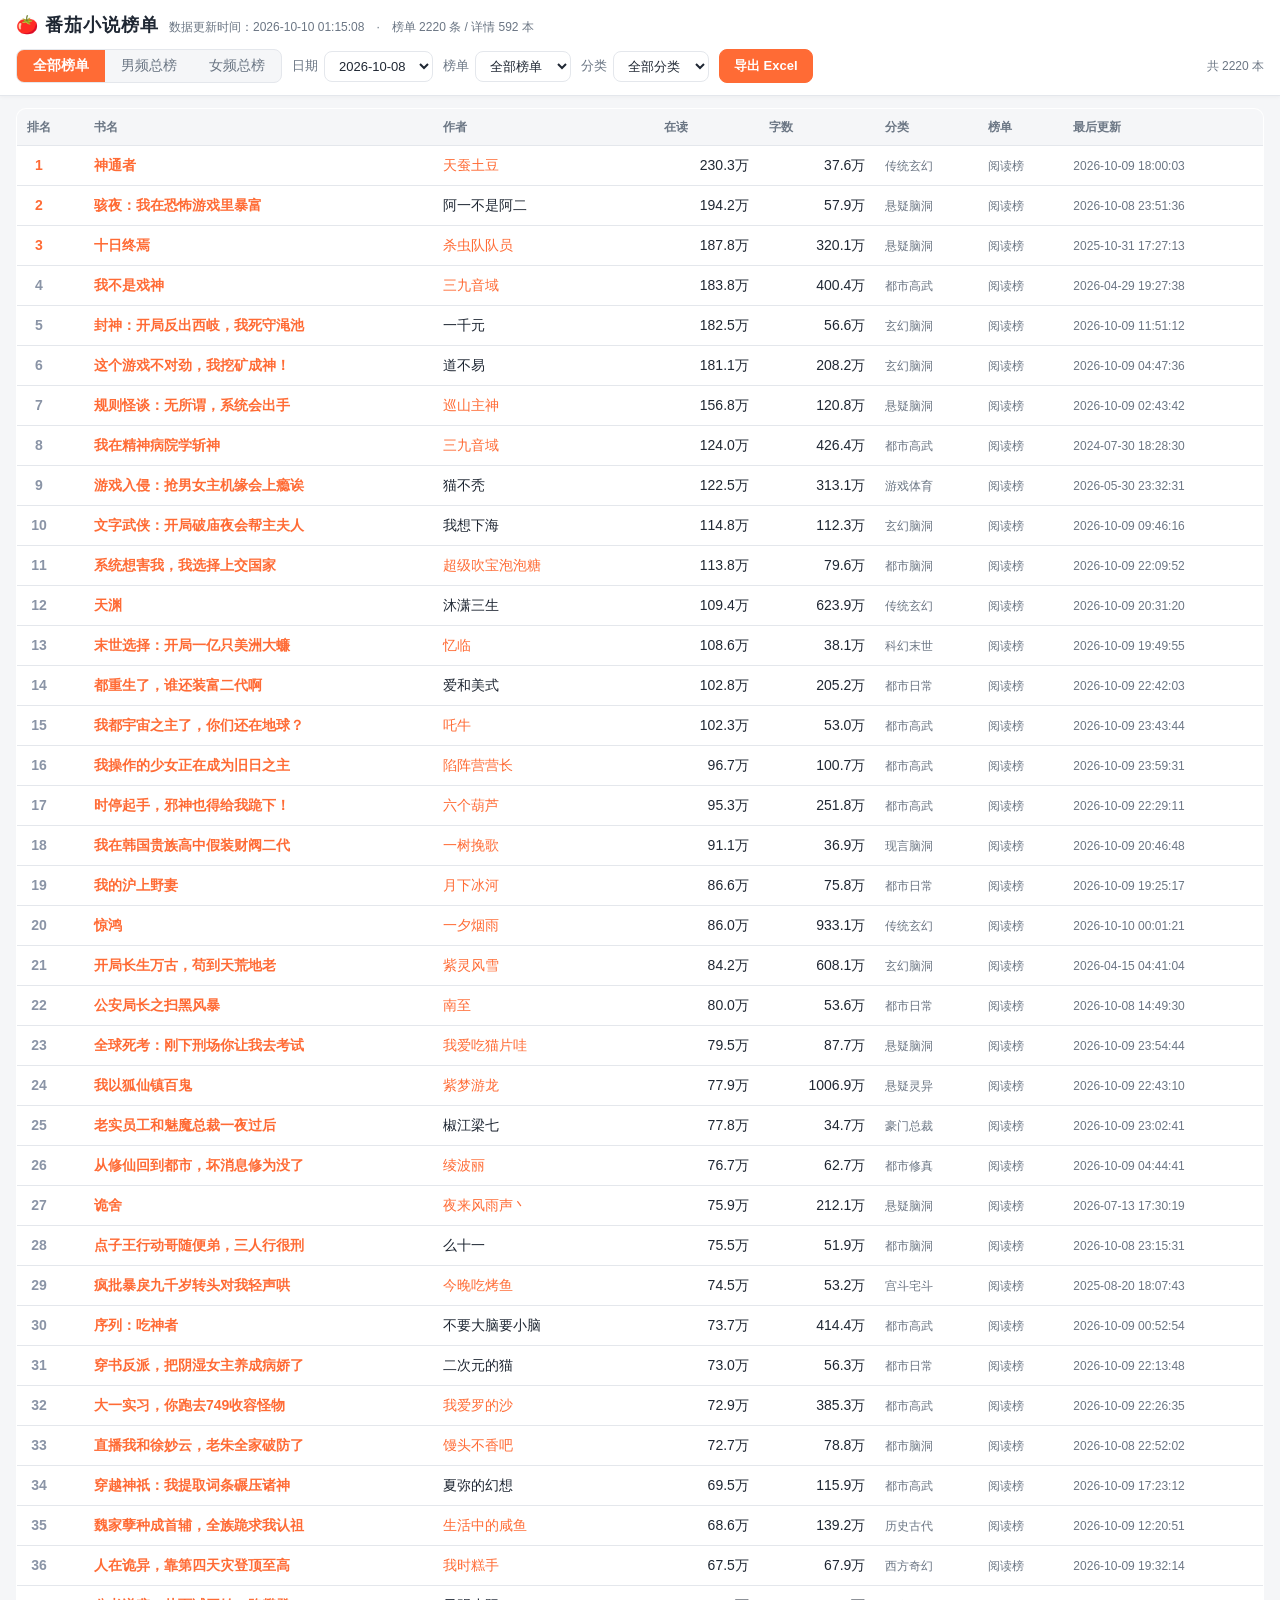
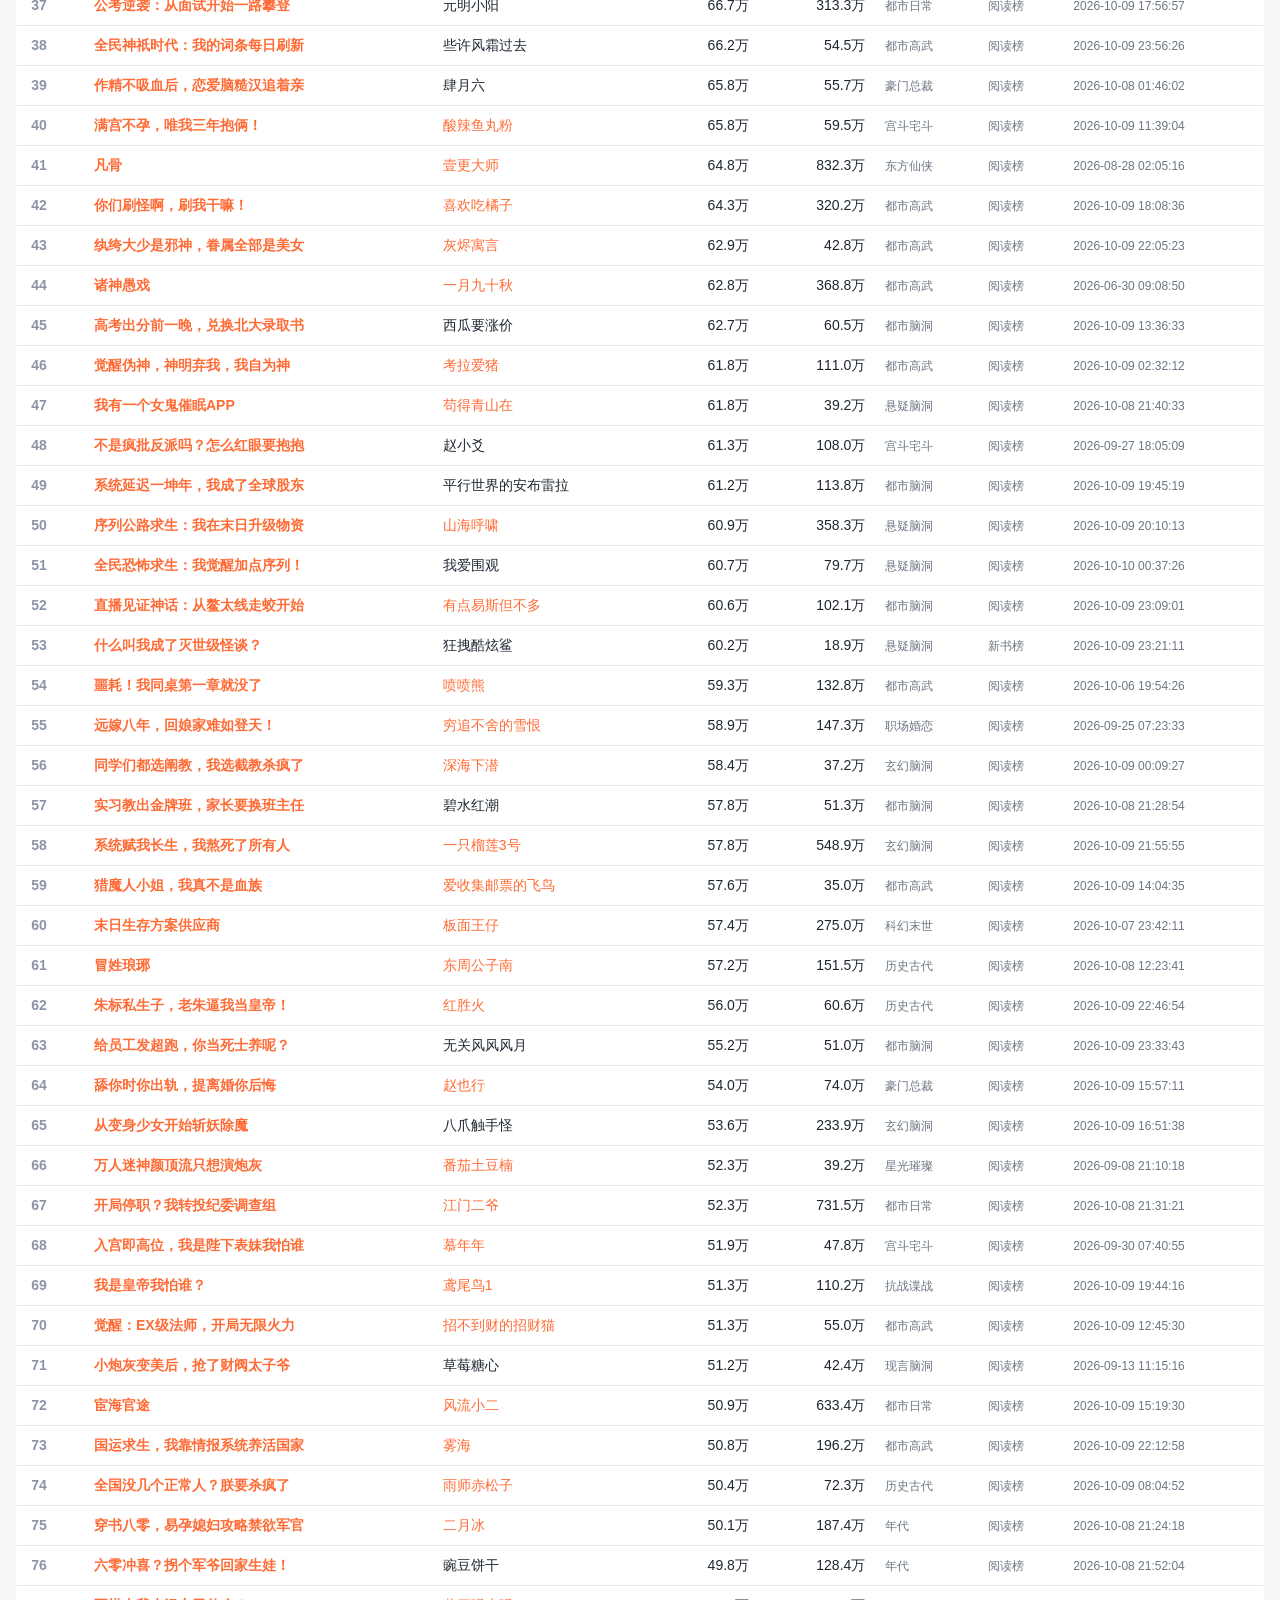
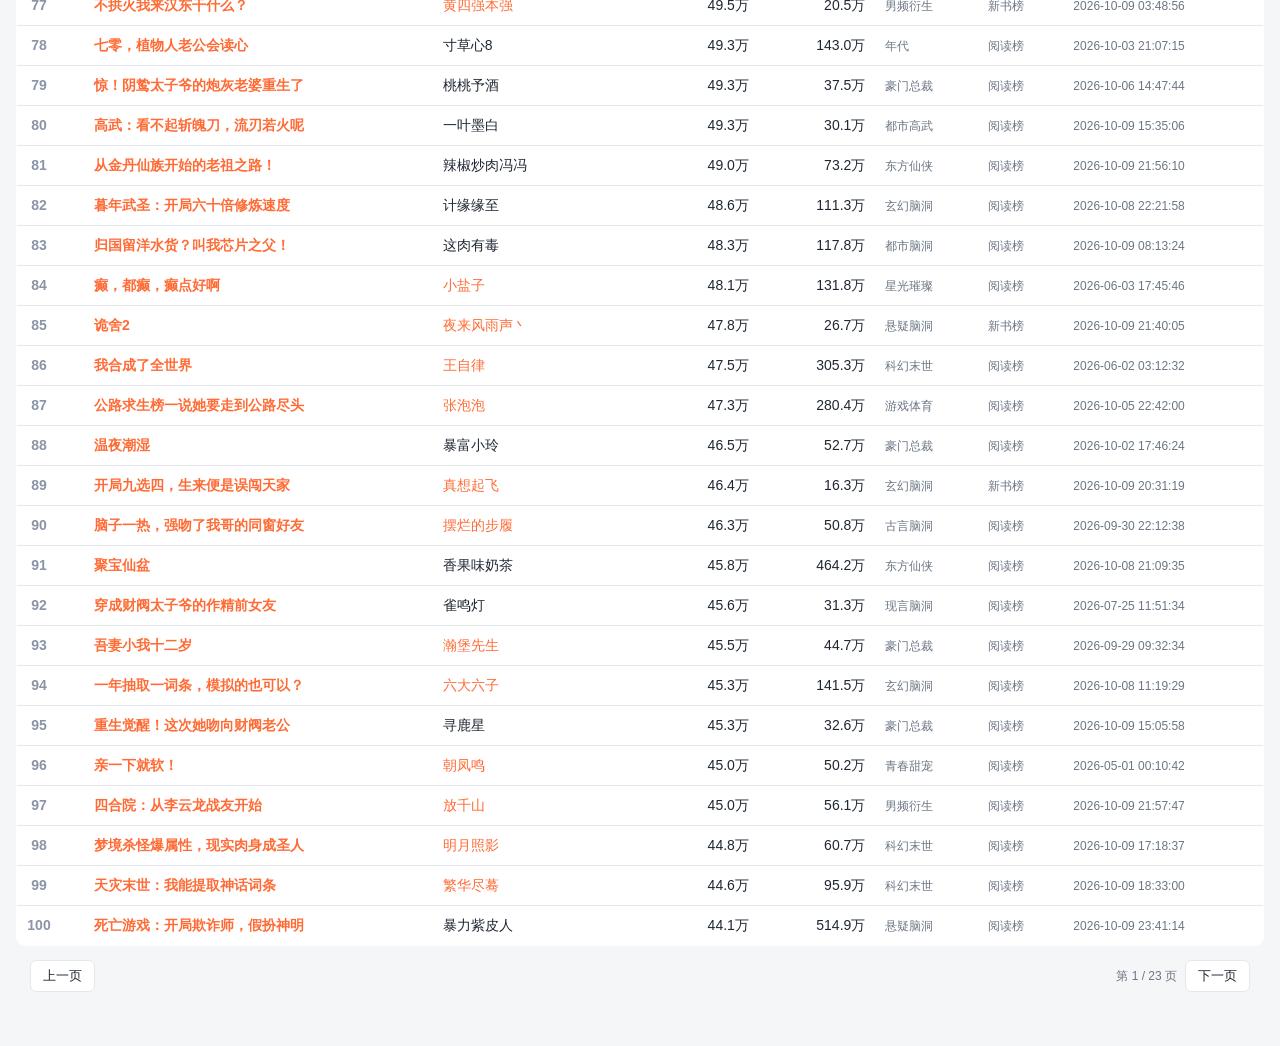
==== fanqie/index.html @ 589cdb56 "新增：作者笔名/作者ID 跳转链接；新增按日期区间导出 Excel（榜单+详情，双表，纯前端生成）" ====
<!DOCTYPE html>
<html lang="zh-CN">
<head>
<meta charset="UTF-8">
<meta name="viewport" content="width=device-width,initial-scale=1,viewport-fit=cover">
<meta name="color-scheme" content="light dark">
<title>番茄小说榜单</title>
<style>
:root{
  --bg:#f5f6f8; --panel:#ffffff; --line:#e4e7ec; --text:#1f2733; --muted:#6b7684;
  --accent:#ff6b35; --accent-soft:#fff1ea; --rank:#8a94a6; --hover:#f7f9fc;
}
@media (prefers-color-scheme: dark){
  :root{
    --bg:#12151a; --panel:#1a1f27; --line:#2a313c; --text:#e6eaf0; --muted:#98a2b3;
    --accent:#ff7a45; --accent-soft:#2a1c15; --rank:#7d8797; --hover:#20262f;
  }
}
*{box-sizing:border-box}
body{
  margin:0;background:var(--bg);color:var(--text);font-size:14px;line-height:1.5;
  font-family:-apple-system,BlinkMacSystemFont,"Segoe UI","PingFang SC","Microsoft YaHei",sans-serif;
}
header{position:sticky;top:0;z-index:20;background:var(--panel);border-bottom:1px solid var(--line);
  padding:12px 16px;box-shadow:0 1px 4px rgba(0,0,0,.04)}
.title-row{display:flex;align-items:baseline;gap:10px;flex-wrap:wrap;margin-bottom:10px}
.title-row h1{font-size:18px;margin:0;letter-spacing:1px}
.title-row .meta{color:var(--muted);font-size:12px}
.controls{display:flex;flex-wrap:wrap;gap:10px;align-items:center}
.tabs{display:inline-flex;background:var(--bg);border:1px solid var(--line);border-radius:8px;overflow:hidden}
.tabs button{border:0;background:transparent;color:var(--muted);padding:7px 16px;font-size:14px;cursor:pointer}
.tabs button.active{background:var(--accent);color:#fff;font-weight:600}
label.field{display:inline-flex;align-items:center;gap:6px;color:var(--muted);font-size:13px}
select{background:var(--panel);color:var(--text);border:1px solid var(--line);border-radius:8px;
  padding:6px 10px;font-size:13px;min-width:96px;cursor:pointer}
.count{color:var(--muted);font-size:12px;margin-left:auto}
main{padding:12px 16px 40px;max-width:1400px;margin:0 auto}
table{width:100%;border-collapse:collapse;background:var(--panel);border:1px solid var(--line);border-radius:10px;overflow:hidden}
th,td{padding:9px 10px;text-align:left;border-bottom:1px solid var(--line);white-space:nowrap}
th{background:var(--bg);color:var(--muted);font-weight:600;font-size:12px;position:sticky;top:0}
tbody tr{cursor:pointer;transition:background .12s}
tbody tr:hover{background:var(--hover)}
td.name{white-space:normal;min-width:180px;max-width:320px;font-weight:600;color:var(--accent)}
td.num{text-align:right;font-variant-numeric:tabular-nums}
td.cat{white-space:normal;color:var(--muted);font-size:12px}
td.time{color:var(--muted);font-size:12px}
.rk{display:inline-block;min-width:24px;text-align:center;font-weight:700;color:var(--rank)}
.rk.top{color:var(--accent)}
.pager{display:flex;gap:8px;align-items:center;justify-content:center;padding:14px}
.pager button{background:var(--panel);border:1px solid var(--line);border-radius:6px;padding:6px 12px;
  cursor:pointer;color:var(--text)}
.pager button:disabled{opacity:.4;cursor:default}
.empty{padding:60px 20px;text-align:center;color:var(--muted)}
.modal{position:fixed;inset:0;background:rgba(0,0,0,.5);display:none;z-index:50;
  align-items:center;justify-content:center;padding:16px}
.modal.show{display:flex}
.modal-card{background:var(--panel);border-radius:14px;max-width:720px;width:100%;max-height:88vh;
  overflow:auto;padding:20px;position:relative;box-shadow:0 20px 60px rgba(0,0,0,.35)}
.modal-card h2{margin:0 0 4px;font-size:20px}
.modal-card .sub{color:var(--muted);font-size:13px;margin-bottom:14px}
.close{position:absolute;right:14px;top:12px;border:0;background:transparent;font-size:22px;
  cursor:pointer;color:var(--muted);line-height:1}
.kv{display:grid;grid-template-columns:repeat(auto-fill,minmax(200px,1fr));gap:8px 18px;margin-bottom:14px}
.kv div{display:flex;gap:8px;font-size:13px}
.kv b{color:var(--muted);font-weight:500;min-width:78px;flex-shrink:0}
.abstract{background:var(--bg);border-radius:10px;padding:12px;white-space:pre-wrap;
  font-size:13px;line-height:1.7;margin-bottom:14px}
.tags span{display:inline-block;background:var(--accent-soft);color:var(--accent);border-radius:20px;
  padding:2px 10px;font-size:12px;margin:0 6px 6px 0}
a.ext{color:var(--accent);text-decoration:none;font-size:13px}
.note{color:var(--muted);font-size:12px;margin-top:10px}
.head{display:flex;gap:16px;margin-bottom:14px}
.head .cover{width:132px;flex:0 0 132px;aspect-ratio:3/4;object-fit:cover;border-radius:10px;
  background:var(--bg);border:1px solid var(--line)}
.head .info{flex:1;min-width:0}
.head .info h2{margin:0 0 4px}
.cover.noimg{background:var(--bg) url("data:image/svg+xml,%3Csvg xmlns='http://www.w3.org/2000/svg' width='60' height='80'%3E%3Crect width='60' height='80' fill='%23e9edf2'/%3E%3Ctext x='30' y='45' font-size='10' fill='%2399a2b0' text-anchor='middle'%3E无封面%3C/text%3E%3C/svg%3E") center/cover no-repeat;border:1px solid var(--line)}
.hist{margin:4px 0 16px}
.hist-title{color:var(--muted);font-size:12px;margin-bottom:8px}
.hist-list{display:grid;grid-template-columns:repeat(14,1fr);gap:3px}
.hcell{background:var(--bg);border-radius:5px;padding:6px 2px 4px;text-align:center;display:flex;
  flex-direction:column;align-items:center;justify-content:flex-end;min-height:62px;overflow:hidden}
.hcell .hv{font-size:10px;font-weight:600;white-space:nowrap}
.hcell.miss .hv{color:var(--muted)}
.hcell .hbar{width:60%;background:var(--accent);opacity:.7;border-radius:3px 3px 0 0;margin-top:3px;min-height:2px}
.hcell.miss .hbar{background:transparent;min-height:2px}
.hcell .hd{font-size:9px;color:var(--muted);margin-top:3px}
.pop{position:fixed;z-index:40;width:156px;background:var(--panel);border:1px solid var(--line);
  border-radius:10px;padding:8px;box-shadow:0 14px 34px rgba(0,0,0,.32);pointer-events:none}
.pop img{width:100%;aspect-ratio:3/4;object-fit:cover;border-radius:6px;display:block;background:var(--bg)}
.pop .t{margin-top:6px;font-size:12px;font-weight:600;line-height:1.35;
  display:-webkit-box;-webkit-line-clamp:2;-webkit-box-orient:vertical;overflow:hidden}
.btn{border:1px solid var(--line);background:var(--panel);color:var(--text);border-radius:8px;
  padding:7px 14px;font-size:13px;cursor:pointer;font-family:inherit}
.btn.primary{background:var(--accent);border-color:var(--accent);color:#fff;font-weight:600}
.btn:disabled{opacity:.5;cursor:default}
.pbar{height:6px;background:var(--bg);border-radius:4px;overflow:hidden;margin-top:10px}
.pbar i{display:block;height:100%;width:0;background:var(--accent);transition:width .2s}
.exp-row{display:flex;gap:14px;flex-wrap:wrap;margin-bottom:12px}
.exp-row input[type=date]{background:var(--panel);color:var(--text);border:1px solid var(--line);
  border-radius:8px;padding:6px 8px;font-size:13px;font-family:inherit}
a.author{color:var(--accent);text-decoration:none}
a.author:hover{text-decoration:underline}
@media (max-width:600px){.head{flex-direction:column}.head .cover{width:110px;flex-basis:auto}}
</style>
</head>
<body>

<header>
  <div class="title-row">
    <h1>🍅 番茄小说榜单</h1>
    <span class="meta" id="meta"></span>
  </div>
  <div class="controls">
    <div class="tabs" id="tabs">
      <button data-scope="all" class="active">全部榜单</button>
      <button data-scope="male">男频总榜</button>
      <button data-scope="female">女频总榜</button>
    </div>
    <label class="field">日期
      <select id="dateSelect"></select>
    </label>
    <label class="field">榜单
      <select id="rankSelect">
        <option value="">全部榜单</option>
        <option value="阅读榜">阅读榜</option>
        <option value="新书榜">新书榜</option>
      </select>
    </label>
    <label class="field">分类
      <select id="catSelect"><option value="">全部分类</option></select>
    </label>
    <button class="btn primary" id="exportBtn">导出 Excel</button>
    <span class="count" id="count"></span>
  </div>
</header>

<main>
  <div id="content"></div>
  <div class="pager" id="pager" hidden>
    <button id="prev">上一页</button>
    <span id="pageInfo" class="count"></span>
    <button id="next">下一页</button>
  </div>
  <div class="empty" id="empty" hidden></div>
</main>

<div class="modal" id="modal">
  <div class="modal-card">
    <button class="close" id="closeModal">×</button>
    <div id="modalBody"></div>
  </div>
</div>

<div class="pop" id="pop" hidden>
  <img id="popImg" alt="">
  <div class="t" id="popName"></div>
</div>

<div class="modal" id="exportModal">
  <div class="modal-card" style="max-width:520px">
    <button class="close" id="closeExport">×</button>
    <h2 style="margin:0 0 6px;font-size:18px">导出 Excel</h2>
    <div class="sub" style="color:var(--muted);font-size:13px;margin-bottom:14px" id="exportHint"></div>
    <div class="exp-row">
      <label class="field">起始日期 <input type="date" id="expStart"></label>
      <label class="field">结束日期 <input type="date" id="expEnd"></label>
    </div>
    <div class="note" id="exportInfo"></div>
    <div class="pbar" id="exportBar" hidden><i id="exportBarFill"></i></div>
    <div style="display:flex;gap:10px;justify-content:flex-end;margin-top:16px">
      <button class="btn" id="exportCancel">取消</button>
      <button class="btn primary" id="exportGo">开始导出</button>
    </div>
  </div>
</div>

<script>
(function () {
  'use strict';

  var PAGE_SIZE = 100;
  var STATUS = { 0: '连载', 1: '断更', 2: '完结' };

  var state = {
    index: null,
    daily: null,
    detail: {},
    date: '',
    scope: 'all',
    rankType: '',
    category: '',
    rows: [],
    page: 1
  };

  var $ = function (id) { return document.getElementById(id); };

  function fmtWan(n) {
    n = Number(n) || 0;
    if (n >= 10000) return (n / 10000).toFixed(1) + '万';
    return String(n);
  }
  function esc(s) {
    return String(s == null ? '' : s)
      .replace(/&/g, '&amp;').replace(/</g, '&lt;').replace(/>/g, '&gt;');
  }

  // 作者链接：笔名 -> 作者主页；作者ID -> 作者作品接口
  var AUTHOR_API = 'https://api5-normal-sinfonlinea.fqnovel.com/reading/user/author_book/get/v?aid=1967&iid=1&version_code=999&user_id=';
  var AUTHOR_PAGE = 'https://fanqienovel.com/author-page/';

  function authorLink(name, uid) {
    if (!name) return '';
    if (!uid) return esc(name);
    return '<a class="author" href="' + AUTHOR_PAGE + encodeURIComponent(uid) +
      '" target="_blank" rel="noopener">' + esc(name) + '</a>';
  }

  function authorIdLink(uid) {
    if (!uid) return '';
    return '<a class="author" href="' + AUTHOR_API + encodeURIComponent(uid) +
      '" target="_blank" rel="noopener">' + esc(uid) + '</a>';
  }

  // 封面：每天采集到的是带签名的临时 URL，会过期；采集时另外存了稳定的
  // novel-pic/xxx 路径，这里拼接永久地址（不过期、无防盗链）。
  var COVER_HOSTS = ['https://p6-novel.byteimg.com/origin/', 'https://p3-novel.byteimg.com/origin/'];
  function setCover(img, uri) {
    if (!uri) { img.classList.add('noimg'); img.removeAttribute('src'); return; }
    img.classList.remove('noimg');
    var tryHost = function (h) {
      if (h >= COVER_HOSTS.length) { img.onerror = null; img.classList.add('noimg'); return; }
      img.onerror = function () { tryHost(h + 1); };
      img.src = COVER_HOSTS[h] + uri;
    };
    tryHost(0);
  }

  function parseDate(s) {
    var p = String(s || '').split('-');
    return p.length === 3 ? new Date(+p[0], +p[1] - 1, +p[2]) : null;
  }
  function fmtDate(d) {
    return d.getFullYear() + '-' + ('0' + (d.getMonth() + 1)).slice(-2) + '-' + ('0' + d.getDate()).slice(-2);
  }

  function renderHist(read14, endDate) {
    var map = {};
    (read14 || []).forEach(function (p) { map[p[0]] = p[1]; });
    var end = parseDate(endDate);
    if (!end) return '';
    var cells = [], max = 0, i, d, key, v;
    for (i = 13; i >= 0; i--) {
      d = new Date(end.getFullYear(), end.getMonth(), end.getDate() - i);
      key = fmtDate(d);
      v = map[key];
      if (typeof v === 'number' && v > max) max = v;
      cells.push({ key: key, v: (typeof v === 'number' ? v : null) });
    }
    var html = '<div class="hist"><div class="hist-title">近 14 天「在读」（缺数据以 - 表示）</div>' +
      '<div class="hist-list">';
    cells.forEach(function (c) {
      var miss = c.v === null;
      var h = (!miss && max > 0) ? Math.max(4, Math.round(c.v / max * 36)) : 0;
      html += '<div class="hcell' + (miss ? ' miss' : '') + '" title="' + c.key + '：' +
        (miss ? '未采集' : (c.v) + ' 人') + '">' +
        '<span class="hv">' + (miss ? '-' : fmtWan(c.v)) + '</span>' +
        '<span class="hbar" style="height:' + h + 'px"></span>' +
        '<span class="hd">' + c.key.slice(5) + '</span></div>';
    });
    return html + '</div></div>';
  }

  function getJSON(url) {
    return fetch(url, { cache: 'no-store' }).then(function (r) {
      if (!r.ok) throw new Error(r.status);
      return r.json();
    });
  }

  function showEmpty(msg) {
    $('empty').hidden = false;
    $('empty').textContent = msg;
    $('content').innerHTML = '';
    $('pager').hidden = true;
  }

  // ---------------- 初始化 ----------------
  function init() {
    getJSON('data/index.json').then(function (idx) {
      state.index = idx;
      var dates = idx.dates || [];
      if (!dates.length) { showEmpty('暂无数据，请等待每日采集任务运行。'); return; }
      var sel = $('dateSelect');
      sel.innerHTML = dates.map(function (d) {
        return '<option value="' + d + '">' + d + '</option>';
      }).join('');
      state.date = dates[0];
      sel.value = state.date;
      sel.addEventListener('change', function () {
        state.date = sel.value; state.page = 1; loadDate();
      });
      bindControls();
      loadDate();
    }).catch(function () {
      showEmpty('无法加载数据索引 data/index.json（若用 file:// 打开，请改用本地静态服务器）。');
    });
  }

  function bindControls() {
    $('tabs').addEventListener('click', function (e) {
      var btn = e.target.closest('button');
      if (!btn) return;
      Array.prototype.forEach.call($('tabs').children, function (b) {
        b.classList.toggle('active', b === btn);
      });
      state.scope = btn.getAttribute('data-scope');
      state.category = '';
      state.page = 1;
      buildCategoryOptions();
      render();
    });
    $('rankSelect').addEventListener('change', function () {
      state.rankType = this.value; state.category = ''; state.page = 1;
      buildCategoryOptions(); render();
    });
    $('catSelect').addEventListener('change', function () {
      state.category = this.value; state.page = 1; render();
    });
    $('prev').addEventListener('click', function () {
      if (state.page > 1) { state.page--; render(); window.scrollTo(0, 0); }
    });
    $('next').addEventListener('click', function () {
      var max = Math.max(1, Math.ceil(state.rows.length / PAGE_SIZE));
      if (state.page < max) { state.page++; render(); window.scrollTo(0, 0); }
    });
    $('closeModal').addEventListener('click', closeModal);
    $('modal').addEventListener('click', function (e) {
      if (e.target === $('modal')) closeModal();
    });
    $('exportBtn').addEventListener('click', openExport);
    $('closeExport').addEventListener('click', closeExport);
    $('exportCancel').addEventListener('click', closeExport);
    $('exportGo').addEventListener('click', runExport);
    $('exportModal').addEventListener('click', function (e) {
      if (e.target === $('exportModal')) closeExport();
    });
    document.addEventListener('keydown', function (e) {
      if (e.key === 'Escape') { closeModal(); closeExport(); }
    });
  }

  function closeExport() { $('exportModal').classList.remove('show'); }

  function countRanks(d) {
    var n = 0;
    if (d && d.ranks) {
      Object.keys(d.ranks).forEach(function (g) {
        Object.keys(d.ranks[g] || {}).forEach(function (rk) {
          Object.keys(d.ranks[g][rk] || {}).forEach(function (c) {
            n += (d.ranks[g][rk][c] || []).length;
          });
        });
      });
    }
    return n;
  }

  function loadDate() {
    getJSON('data/daily/' + state.date + '.json').then(function (d) {
      state.daily = d;
      var bookCount = countRanks(d);
      state.category = '';
      buildCategoryOptions();
      return getJSON('data/detail/' + state.date + '.json')
        .then(function (det) { state.detail = det || {}; })
        .catch(function () { state.detail = {}; })
        .then(function () {
          var detailCount = 0;
          Object.keys(state.detail).forEach(function (k) {
            if (state.detail[k] && state.detail[k].bookName) detailCount++;
          });
          $('meta').textContent = '数据更新时间：' + (d.generatedAt || '—') +
            '　·　榜单 ' + bookCount + ' 条 / 详情 ' + detailCount + ' 本';
        });
    }).then(function () {
      render();
    }).catch(function () {
      showEmpty('无法加载 ' + state.date + ' 的榜单数据。');
    });
  }

  function scopes() {
    return state.scope === 'all' ? ['male', 'female'] : [state.scope];
  }

  function buildCategoryOptions() {
    var set = {};
    var d = state.daily;
    if (d && d.catalog) {
      scopes().forEach(function (g) {
        var byRank = d.catalog[g] || {};
        Object.keys(byRank).forEach(function (rk) {
          if (state.rankType && rk !== state.rankType) return;
          (byRank[rk] || []).forEach(function (c) { set[c] = 1; });
        });
      });
    }
    var cats = Object.keys(set).sort();
    var sel = $('catSelect');
    sel.innerHTML = '<option value="">全部分类</option>' +
      cats.map(function (c) { return '<option value="' + esc(c) + '">' + esc(c) + '</option>'; }).join('');
    sel.value = state.category || '';
  }

  // ---------------- 聚合 ----------------
  function aggregate() {
    var map = {};
    var d = state.daily;
    if (d && d.ranks) {
      scopes().forEach(function (g) {
        var byRank = d.ranks[g] || {};
        Object.keys(byRank).forEach(function (rk) {
          if (state.rankType && rk !== state.rankType) return;
          var byCat = byRank[rk] || {};
          Object.keys(byCat).forEach(function (cat) {
            if (state.category && cat !== state.category) return;
            (byCat[cat] || []).forEach(function (b) {
              if (!b.bookId) return;
              var rec = map[b.bookId];
              if (!rec) {
                rec = map[b.bookId] = {
                  bookId: b.bookId, bookName: b.bookName, author: b.author,
                  uid: b.uid, cover: b.cover || '', readCount: b.readCount,
                  wordNumber: b.wordNumber, lastUpdate: b.lastUpdate, lists: {}
                };
              }
              if (!rec.cover && b.cover) rec.cover = b.cover;
              if ((b.readCount || 0) > (rec.readCount || 0)) rec.readCount = b.readCount || 0;
              if ((b.wordNumber || 0) > (rec.wordNumber || 0)) rec.wordNumber = b.wordNumber || 0;
              if (!rec.bookName && b.bookName) rec.bookName = b.bookName;
              if (!rec.author && b.author) rec.author = b.author;
              if (!rec.lastUpdate && b.lastUpdate) rec.lastUpdate = b.lastUpdate;
              rec.lists[cat] = rk;
            });
          });
        });
      });
    }
    var rows = Object.keys(map).map(function (k) { return map[k]; });
    rows.sort(function (a, b) { return (b.readCount || 0) - (a.readCount || 0); });
    return rows;
  }

  function render() {
    if (!state.daily) return;
    state.rows = aggregate();
    var total = state.rows.length;
    $('count').textContent = '共 ' + total + ' 本';

    if (!total) {
      showEmpty('当前筛选条件下没有数据。');
      return;
    }
    $('empty').hidden = true;

    var maxPage = Math.max(1, Math.ceil(total / PAGE_SIZE));
    if (state.page > maxPage) state.page = maxPage;
    var start = (state.page - 1) * PAGE_SIZE;
    var slice = state.rows.slice(start, start + PAGE_SIZE);

    var html = '<table><thead><tr>' +
      '<th>排名</th><th>书名</th><th>作者</th><th>在读</th><th>字数</th>' +
      '<th>分类</th><th>榜单</th><th>最后更新</th></tr></thead><tbody>';

    slice.forEach(function (r, i) {
      var rank = start + i + 1;
      var cats = Object.keys(r.lists);
      var catTxt = cats.length > 2 ? (cats.slice(0, 2).join('/') + ' 等' + cats.length + '类') : cats.join('/');
      var rankTypes = {};
      cats.forEach(function (c) { rankTypes[r.lists[c]] = 1; });
      html += '<tr data-id="' + esc(r.bookId) + '">' +
        '<td><span class="rk' + (rank <= 3 ? ' top' : '') + '">' + rank + '</span></td>' +
        '<td class="name" title="' + esc(r.bookName) + '">' + esc(r.bookName) + '</td>' +
        '<td>' + authorLink(r.author, r.uid) + '</td>' +
        '<td class="num">' + fmtWan(r.readCount) + '</td>' +
        '<td class="num">' + fmtWan(r.wordNumber) + '</td>' +
        '<td class="cat">' + esc(catTxt) + '</td>' +
        '<td class="cat">' + esc(Object.keys(rankTypes).join('/')) + '</td>' +
        '<td class="time">' + esc(r.lastUpdate) + '</td>' +
        '</tr>';
    });
    html += '</tbody></table>';
    $('content').innerHTML = html;

    $('pager').hidden = maxPage <= 1;
    $('pageInfo').textContent = '第 ' + state.page + ' / ' + maxPage + ' 页';

    state.byId = {};
    state.rows.forEach(function (r) { state.byId[r.bookId] = r; });

    Array.prototype.forEach.call($('content').querySelectorAll('tbody tr'), function (tr) {
      tr.addEventListener('click', function (e) {
        if (e.target.closest && e.target.closest('a')) return;  // 点作者链接时不弹窗
        openDetail(tr.getAttribute('data-id'));
      });
    });
    bindRowHover();
  }

  // ---------------- 鼠标悬停浮层预览封面 ----------------
  var hoverBound = false;
  var hoverId = null;
  function bindRowHover() {
    if (hoverBound) return;
    if (!(window.matchMedia && window.matchMedia('(hover:hover)').matches)) return;
    hoverBound = true;
    var content = $('content');
    content.addEventListener('mouseover', function (e) {
      var tr = e.target.closest ? e.target.closest('tr[data-id]') : null;
      if (!tr) return;
      var id = tr.getAttribute('data-id');
      var r = state.byId[id];
      if (!r) return;
      // 同一行内移动鼠标时 mouseover 会反复触发，仅在换行时才重新加载封面
      if (hoverId !== id) {
        hoverId = id;
        setCover($('popImg'), r.cover);
        $('popName').textContent = r.bookName || '';
      }
      $('pop').hidden = false;
      positionPop(e);
    });
    content.addEventListener('mousemove', function (e) {
      if (!$('pop').hidden) positionPop(e);
    });
    content.addEventListener('mouseout', function (e) {
      var tr = e.target.closest ? e.target.closest('tr[data-id]') : null;
      if (tr) { hoverId = null; $('pop').hidden = true; }
    });
  }

  function positionPop(e) {
    var pop = $('pop');
    var w = pop.offsetWidth || 156, h = pop.offsetHeight || 220;
    var x = e.clientX + 18, y = e.clientY + 18;
    if (x + w > window.innerWidth - 8) x = Math.max(8, e.clientX - w - 18);
    if (y + h > window.innerHeight - 8) y = Math.max(8, window.innerHeight - h - 8);
    pop.style.left = x + 'px';
    pop.style.top = y + 'px';
  }

  function openDetail(bookId) {
    var d = state.detail[bookId] || {};
    var row = (state.byId && state.byId[bookId]) || null;
    var cover = d.cover || (row && row.cover) || '';
    var name = d.bookName || (row && row.bookName) || bookId;
    var hasDetail = !!d.bookName;

    var head =
      '<div class="head">' +
      '<img class="cover' + (cover ? '' : ' noimg') + '" id="covImg" alt="' + esc(name) + '">' +
      '<div class="info">' +
      '<h2>' + esc(name) + '</h2>' +
      '<div class="sub">' + (authorLink(d.author || (row && row.author) || '',
        d.authorId || (row && row.uid)) || '') +
      (d.category ? '　·　' + esc(d.category) : '') +
      '　·　<a class="ext" href="https://fanqienovel.com/page/' + encodeURIComponent(bookId) +
      '" target="_blank" rel="noopener">在番茄打开 ↗</a></div>' +
      (hasDetail ? fullKv(d) : rankKv(row)) +
      '</div></div>';

    var tail = renderHist(d.read14, state.date) +
      (hasDetail
        ? ((d.tags ? '<div class="tags">' + tagsHtml(d.tags) + '</div>' : '') +
           '<div class="abstract">' + esc(d.abstract || '暂无简介') + '</div>')
        : '<div class="note">该日期未采集到这本书的详细信息（详情仅覆盖每个榜单前若干本），上方为榜单可得数据与近 14 天在读。</div>');

    $('modalBody').innerHTML = head + tail;
    $('pop').hidden = true;
    setCover($('covImg'), cover);
    $('modal').classList.add('show');
  }

  function tagsHtml(tags) {
    return String(tags).split(/[,，]/).filter(Boolean)
      .map(function (t) { return '<span>' + esc(t) + '</span>'; }).join('');
  }

  function fullKv(d) {
    return '<div class="kv">' +
      kv('在读(14天)', fmtWan(d.readCount)) +
      kv('30天阅读', fmtWan(d.readCount30d)) +
      kv('总阅读', fmtWan(d.readCountAll)) +
      kv('字数', fmtWan(d.wordNumber)) +
      kv('评分', d.score) +
      kv('状态', STATUS[d.updateStatus] || '—') +
      kv('14天书架', fmtWan(d.addShelf14d)) +
      kv('总书架', fmtWan(d.allBookshelf)) +
      kv('播放数', fmtWan(d.listenCount)) +
      kv('持续更新', (d.keepUpdateDays || 0) + ' 天') +
      kv('最近更新字数', fmtWan(d.recentUpdateWord)) +
      kvHtml('作者ID', authorIdLink(d.authorId)) +
      kv('创建时间', d.createTime || '') +
      kv('最后更新时间', d.lastChapterUpdateTime || '') +
      '</div>';
  }

  function rankKv(row) {
    return '<div class="kv">' +
      kv('在读(榜单)', fmtWan(row && row.readCount)) +
      kv('字数', fmtWan(row && row.wordNumber)) +
      kv('最后更新', (row && row.lastUpdate) || '') +
      '</div>';
  }

  function kv(k, v) {
    return '<div><b>' + esc(k) + '</b><span>' + esc(v == null ? '—' : v) + '</span></div>';
  }

  function kvHtml(k, html) {
    return '<div><b>' + esc(k) + '</b><span>' + (html || '—') + '</span></div>';
  }

  // ============================================================
  // 导出 Excel（纯原生实现：ZIP + XLSX，无第三方依赖）
  // ============================================================
  var EXPORT_MIN_DATE = '2026-10-08';   // 数据最早只从这一天开始
  var EXCEL_MAX_ROWS = 1048575;

  var CRC_TABLE = (function () {
    var t = new Uint32Array(256), n, k, c;
    for (n = 0; n < 256; n++) {
      c = n;
      for (k = 0; k < 8; k++) c = (c & 1) ? (0xEDB88320 ^ (c >>> 1)) : (c >>> 1);
      t[n] = c >>> 0;
    }
    return t;
  })();

  function crc32(bytes) {
    var c = 0xFFFFFFFF;
    for (var i = 0; i < bytes.length; i++) c = CRC_TABLE[(c ^ bytes[i]) & 0xFF] ^ (c >>> 8);
    return (c ^ 0xFFFFFFFF) >>> 0;
  }

  function utf8(s) { return new TextEncoder().encode(s); }

  function xmlEsc(s) {
    return String(s == null ? '' : s)
      .replace(/&/g, '&amp;').replace(/</g, '&lt;').replace(/>/g, '&gt;')
      .replace(/"/g, '&quot;').replace(/'/g, '&apos;')
      .replace(/[\x00-\x08\x0B\x0C\x0E-\x1F]/g, '');
  }

  function num(v) {
    var n = Number(v);
    return (v === '' || v == null || !isFinite(n)) ? '' : n;
  }

  function colName(idx) {
    var s = '', n = idx + 1;
    while (n > 0) { var r = (n - 1) % 26; s = String.fromCharCode(65 + r) + s; n = Math.floor((n - 1) / 26); }
    return s;
  }

  function sheetXml(rows) {
    var maxCols = 0, i;
    for (i = 0; i < rows.length; i++) if (rows[i].length > maxCols) maxCols = rows[i].length;
    var ref = 'A1:' + colName(Math.max(0, maxCols - 1)) + Math.max(1, rows.length);
    var out = ['<?xml version="1.0" encoding="UTF-8" standalone="yes"?>',
      '<worksheet xmlns="http://schemas.openxmlformats.org/spreadsheetml/2006/main">',
      '<dimension ref="' + ref + '"/><sheetData>'];
    for (var r = 0; r < rows.length; r++) {
      out.push('<row r="' + (r + 1) + '">');
      var row = rows[r];
      for (var c = 0; c < row.length; c++) {
        var v = row[c];
        if (v === null || v === undefined || v === '') continue;
        var ref = colName(c) + (r + 1);
        if (typeof v === 'number' && isFinite(v)) {
          out.push('<c r="' + ref + '"><v>' + v + '</v></c>');
        } else {
          out.push('<c r="' + ref + '" t="inlineStr"><is><t xml:space="preserve">' + xmlEsc(v) + '</t></is></c>');
        }
      }
      out.push('</row>');
    }
    out.push('</sheetData></worksheet>');
    return out.join('');
  }

  function deflateRaw(bytes) {
    if (typeof CompressionStream === 'undefined') return Promise.resolve(null);
    try {
      var cs = new CompressionStream('deflate-raw');
      var writer = cs.writable.getWriter();
      writer.write(bytes);
      writer.close();
      return new Response(cs.readable).arrayBuffer()
        .then(function (buf) { return new Uint8Array(buf); })
        .catch(function () { return null; });
    } catch (e) { return Promise.resolve(null); }
  }

  function dosDateTime(d) {
    return {
      date: (((d.getFullYear() - 1980) & 0x7F) << 9) | ((d.getMonth() + 1) << 5) | d.getDate(),
      time: (d.getHours() << 11) | (d.getMinutes() << 5) | Math.floor(d.getSeconds() / 2)
    };
  }

  function assembleZip(entries, dt) {
    var chunks = [], central = [], offset = 0;
    entries.forEach(function (e) {
      var nameLen = e.nameBytes.length;
      var lh = new Uint8Array(30 + nameLen), dv = new DataView(lh.buffer);
      dv.setUint32(0, 0x04034b50, true);
      dv.setUint16(4, 20, true);
      dv.setUint16(6, 0x0800, true);
      dv.setUint16(8, e.method, true);
      dv.setUint16(10, dt.time, true);
      dv.setUint16(12, dt.date, true);
      dv.setUint32(14, e.crc, true);
      dv.setUint32(18, e.stored.length, true);
      dv.setUint32(22, e.size, true);
      dv.setUint16(26, nameLen, true);
      dv.setUint16(28, 0, true);
      lh.set(e.nameBytes, 30);
      chunks.push(lh, e.stored);

      var ch = new Uint8Array(46 + nameLen), dv2 = new DataView(ch.buffer);
      dv2.setUint32(0, 0x02014b50, true);
      dv2.setUint16(4, 20, true);
      dv2.setUint16(6, 20, true);
      dv2.setUint16(8, 0x0800, true);
      dv2.setUint16(10, e.method, true);
      dv2.setUint16(12, dt.time, true);
      dv2.setUint16(14, dt.date, true);
      dv2.setUint32(16, e.crc, true);
      dv2.setUint32(20, e.stored.length, true);
      dv2.setUint32(24, e.size, true);
      dv2.setUint16(28, nameLen, true);
      dv2.setUint32(42, offset, true);
      ch.set(e.nameBytes, 46);
      central.push(ch);

      offset += lh.length + e.stored.length;
    });

    var cdSize = central.reduce(function (a, c) { return a + c.length; }, 0);
    var eocd = new Uint8Array(22), dv3 = new DataView(eocd.buffer);
    dv3.setUint32(0, 0x06054b50, true);
    dv3.setUint16(8, entries.length, true);
    dv3.setUint16(10, entries.length, true);
    dv3.setUint32(12, cdSize, true);
    dv3.setUint32(16, offset, true);

    return new Blob(chunks.concat(central, [eocd]),
      { type: 'application/vnd.openxmlformats-officedocument.spreadsheetml.sheet' });
  }

  function zipFiles(files) {
    var dt = dosDateTime(new Date());
    return Promise.all(files.map(function (f) {
      return deflateRaw(f.data).then(function (comp) {
        var useDeflate = !!comp && comp.length < f.data.length;
        return {
          nameBytes: utf8(f.name),
          stored: useDeflate ? comp : f.data,
          method: useDeflate ? 8 : 0,
          crc: crc32(f.data),
          size: f.data.length
        };
      });
    })).then(function (entries) { return assembleZip(entries, dt); });
  }

  function buildXlsx(sheets) {
    var files = [];
    var ct = '<?xml version="1.0" encoding="UTF-8" standalone="yes"?>' +
      '<Types xmlns="http://schemas.openxmlformats.org/package/2006/content-types">' +
      '<Default Extension="rels" ContentType="application/vnd.openxmlformats-package.relationships+xml"/>' +
      '<Default Extension="xml" ContentType="application/xml"/>' +
      '<Override PartName="/xl/workbook.xml" ContentType="application/vnd.openxmlformats-officedocument.spreadsheetml.sheet.main+xml"/>';
    var wbSheets = '', wbRels = '';
    sheets.forEach(function (s, i) {
      ct += '<Override PartName="/xl/worksheets/sheet' + (i + 1) +
        '.xml" ContentType="application/vnd.openxmlformats-officedocument.spreadsheetml.worksheet+xml"/>';
      wbSheets += '<sheet name="' + xmlEsc(s.name) + '" sheetId="' + (i + 1) +
        '" r:id="rId' + (i + 1) + '"/>';
      wbRels += '<Relationship Id="rId' + (i + 1) +
        '" Type="http://schemas.openxmlformats.org/officeDocument/2006/relationships/worksheet" Target="worksheets/sheet' +
        (i + 1) + '.xml"/>';
      files.push({ name: 'xl/worksheets/sheet' + (i + 1) + '.xml', data: utf8(sheetXml(s.rows)) });
    });
    ct += '</Types>';
    files.unshift({ name: '[Content_Types].xml', data: utf8(ct) });
    files.push({
      name: '_rels/.rels',
      data: utf8('<?xml version="1.0" encoding="UTF-8" standalone="yes"?><Relationships xmlns="http://schemas.openxmlformats.org/package/2006/relationships"><Relationship Id="rId1" Type="http://schemas.openxmlformats.org/officeDocument/2006/relationships/officeDocument" Target="xl/workbook.xml"/></Relationships>')
    });
    files.push({
      name: 'xl/workbook.xml',
      data: utf8('<?xml version="1.0" encoding="UTF-8" standalone="yes"?><workbook xmlns="http://schemas.openxmlformats.org/spreadsheetml/2006/main" xmlns:r="http://schemas.openxmlformats.org/officeDocument/2006/relationships"><sheets>' + wbSheets + '</sheets></workbook>')
    });
    files.push({
      name: 'xl/_rels/workbook.xml.rels',
      data: utf8('<?xml version="1.0" encoding="UTF-8" standalone="yes"?><Relationships xmlns="http://schemas.openxmlformats.org/package/2006/relationships">' + wbRels + '</Relationships>')
    });
    return zipFiles(files);
  }

  var RANK_HEADER = ['日期', '频道', '榜单', '分类', '名次', 'bookId', '书名', '作者',
    '在读', '字数', '作者ID', '最后更新时间'];
  var DETAIL_HEADER = ['日期', 'bookId', '书名', '原名', '作者', '作者ID', '分类', '标签',
    '字数', '在读(14天)', '30天阅读', '总阅读', '评分', '状态', '14天书架', '总书架',
    '播放数', '持续更新天数', '最近更新字数', '创建时间', '最后更新时间'];

  function collectRankRows(date, daily, out) {
    var ranks = (daily && daily.ranks) || {};
    ['male', 'female'].forEach(function (g) {
      var label = (g === 'male') ? '男频' : '女频';
      var byRank = ranks[g] || {};
      Object.keys(byRank).forEach(function (rk) {
        var byCat = byRank[rk] || {};
        Object.keys(byCat).forEach(function (cat) {
          (byCat[cat] || []).forEach(function (b) {
            out.push([date, label, rk, cat, num(b.pos), b.bookId || '', b.bookName || '',
              b.author || '', num(b.readCount), num(b.wordNumber), b.uid || '', b.lastUpdate || '']);
          });
        });
      });
    });
  }

  function collectDetailRows(date, detail, out) {
    Object.keys(detail || {}).forEach(function (bid) {
      var d = detail[bid];
      if (!d || !d.bookName) return;
      out.push([date, d.bookId || bid, d.bookName, d.originalBookName || '', d.author || '',
        d.authorId || '', d.category || '', d.tags || '', num(d.wordNumber), num(d.readCount),
        num(d.readCount30d), num(d.readCountAll), num(d.score), STATUS[d.updateStatus] || '',
        num(d.addShelf14d), num(d.allBookshelf), num(d.listenCount), num(d.keepUpdateDays),
        num(d.recentUpdateWord), d.createTime || '', d.lastChapterUpdateTime || '']);
    });
  }

  function downloadBlob(blob, filename) {
    var url = URL.createObjectURL(blob);
    var a = document.createElement('a');
    a.href = url;
    a.download = filename;
    document.body.appendChild(a);
    a.click();
    document.body.removeChild(a);
    setTimeout(function () { URL.revokeObjectURL(url); }, 5000);
  }

  function exportDates() {
    return ((state.index && state.index.dates) || [])
      .filter(function (d) { return d >= EXPORT_MIN_DATE; })
      .sort();
  }

  function openExport() {
    var avail = exportDates();
    if (!avail.length) { alert('暂无可导出的数据（最早从 ' + EXPORT_MIN_DATE + ' 开始）。'); return; }
    var minD = avail[0], maxD = avail[avail.length - 1];
    ['expStart', 'expEnd'].forEach(function (id) {
      $(id).min = minD; $(id).max = maxD;
    });
    $('expStart').value = minD;
    $('expEnd').value = maxD;
    $('exportHint').textContent = '可选范围：' + minD + ' ~ ' + maxD + '（共 ' + avail.length +
      ' 天有数据）。将导出区间内每天的「全部榜单」与「书籍详情」两个工作表。';
    $('exportInfo').textContent = '';
    $('exportBar').hidden = true;
    $('exportBarFill').style.width = '0';
    $('exportGo').disabled = false;
    $('exportCancel').disabled = false;
    $('exportModal').classList.add('show');
  }

  function runExport() {
    var start = $('expStart').value, end = $('expEnd').value;
    if (!start || !end || start > end) {
      $('exportInfo').textContent = '请选择正确的日期区间（起始 ≤ 结束）。';
      return;
    }
    var dates = exportDates().filter(function (d) { return d >= start && d <= end; });
    if (!dates.length) { $('exportInfo').textContent = '该区间内没有可用数据。'; return; }

    $('exportGo').disabled = true;
    $('exportCancel').disabled = true;
    $('exportBar').hidden = false;

    var rankRows = [RANK_HEADER], detailRows = [DETAIL_HEADER];
    var missing = [], done = 0;

    var tasks = dates.map(function (d) {
      return Promise.all([
        getJSON('data/daily/' + d + '.json').catch(function () { return null; }),
        getJSON('data/detail/' + d + '.json').catch(function () { return null; })
      ]).then(function (res) {
        if (!res[0]) missing.push(d); else collectRankRows(d, res[0], rankRows);
        if (res[1]) collectDetailRows(d, res[1], detailRows);
        done++;
        $('exportBarFill').style.width = Math.round(done / dates.length * 100) + '%';
        $('exportInfo').textContent = '正在读取数据：' + done + ' / ' + dates.length + ' 天…';
      });
    });

    Promise.all(tasks).then(function () {
      if (rankRows.length > EXCEL_MAX_ROWS || detailRows.length > EXCEL_MAX_ROWS) {
        throw new Error('数据行数超过 Excel 上限，请缩小日期范围');
      }
      $('exportInfo').textContent = '正在生成 Excel…';
      return buildXlsx([{ name: '榜单数据', rows: rankRows }, { name: '书籍详情', rows: detailRows }]);
    }).then(function (blob) {
      downloadBlob(blob, 'fanqie_榜单_' + start + '_' + end + '.xlsx');
      $('exportInfo').textContent = '导出完成：' + dates.length + ' 天，榜单 ' +
        (rankRows.length - 1) + ' 行、详情 ' + (detailRows.length - 1) + ' 行' +
        (missing.length ? ('；' + missing.length + ' 天无榜单文件已跳过') : '');
    }).catch(function (e) {
      $('exportInfo').textContent = '导出失败：' + ((e && e.message) ? e.message : e);
    }).then(function () {
      $('exportGo').disabled = false;
      $('exportCancel').disabled = false;
      $('exportBar').hidden = true;
    });
  }

  function closeModal() { $('modal').classList.remove('show'); }

  init();
})();
</script>
</body>
</html>
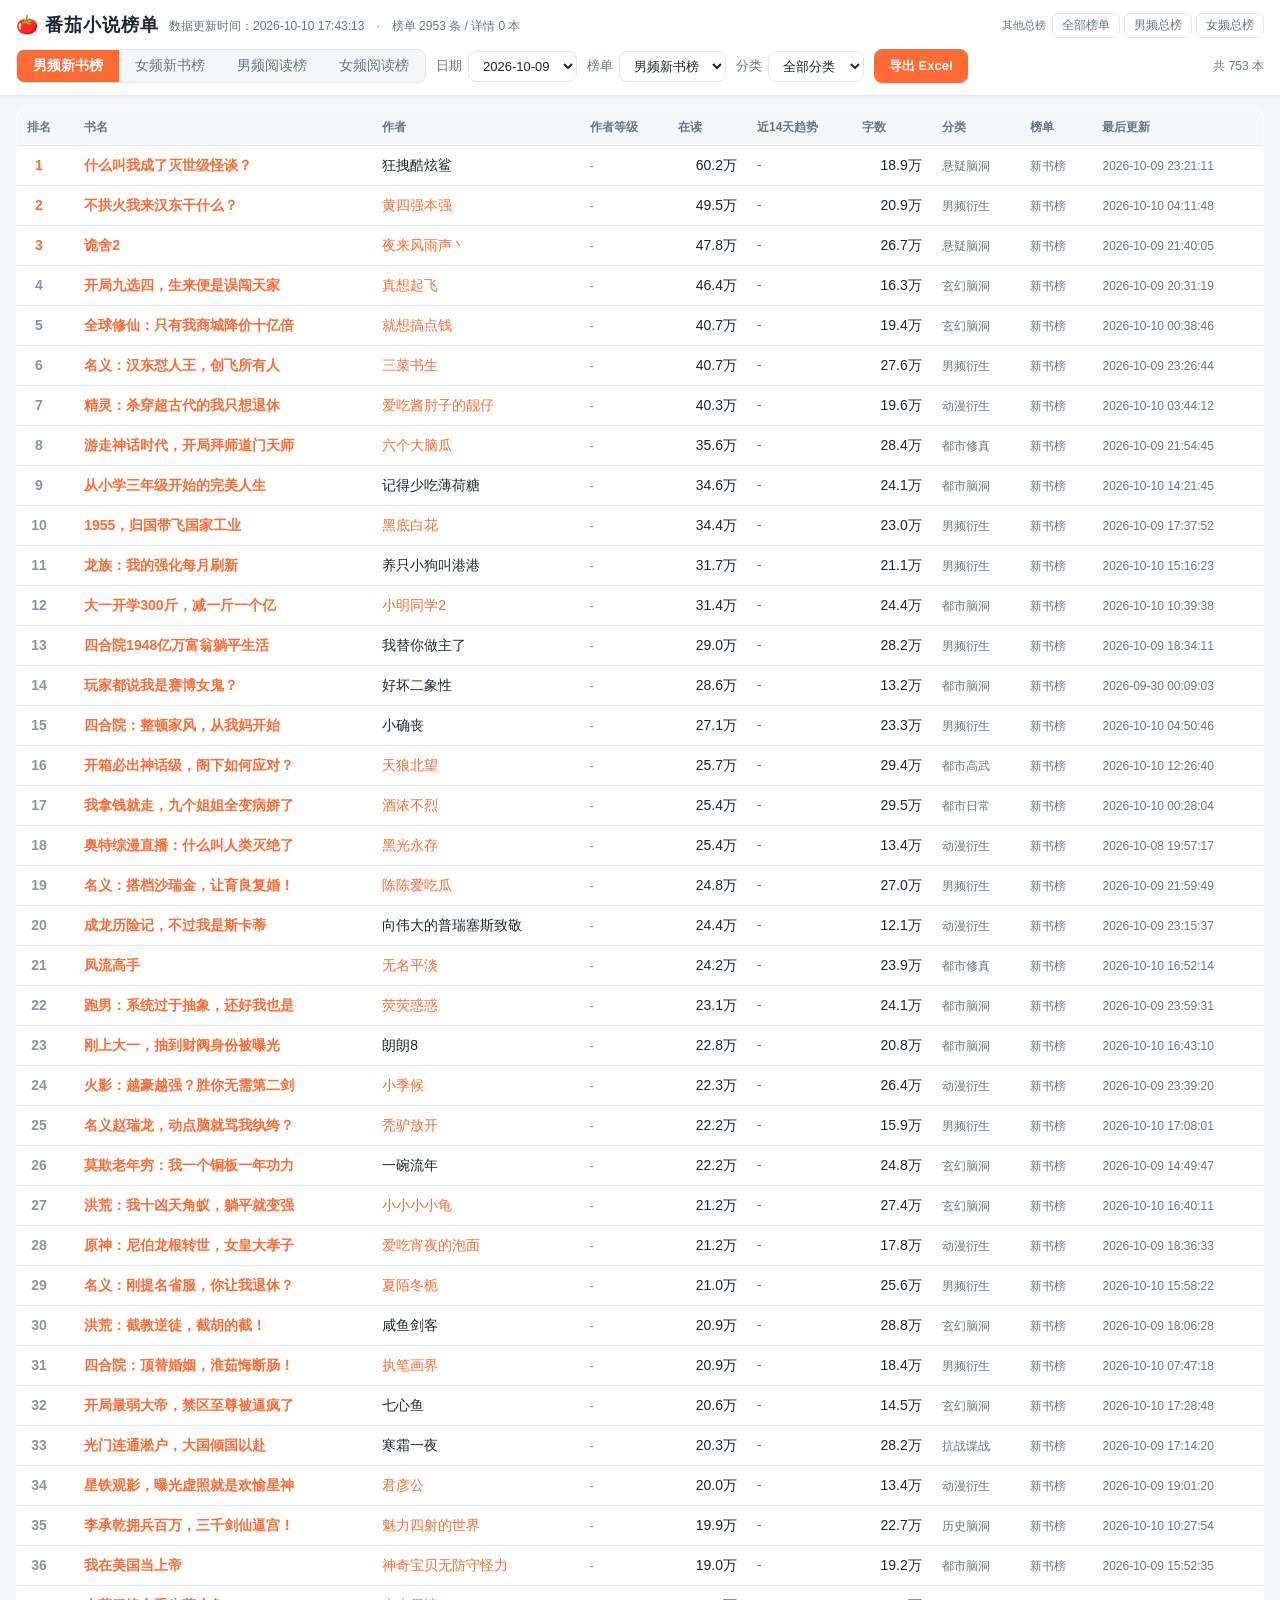
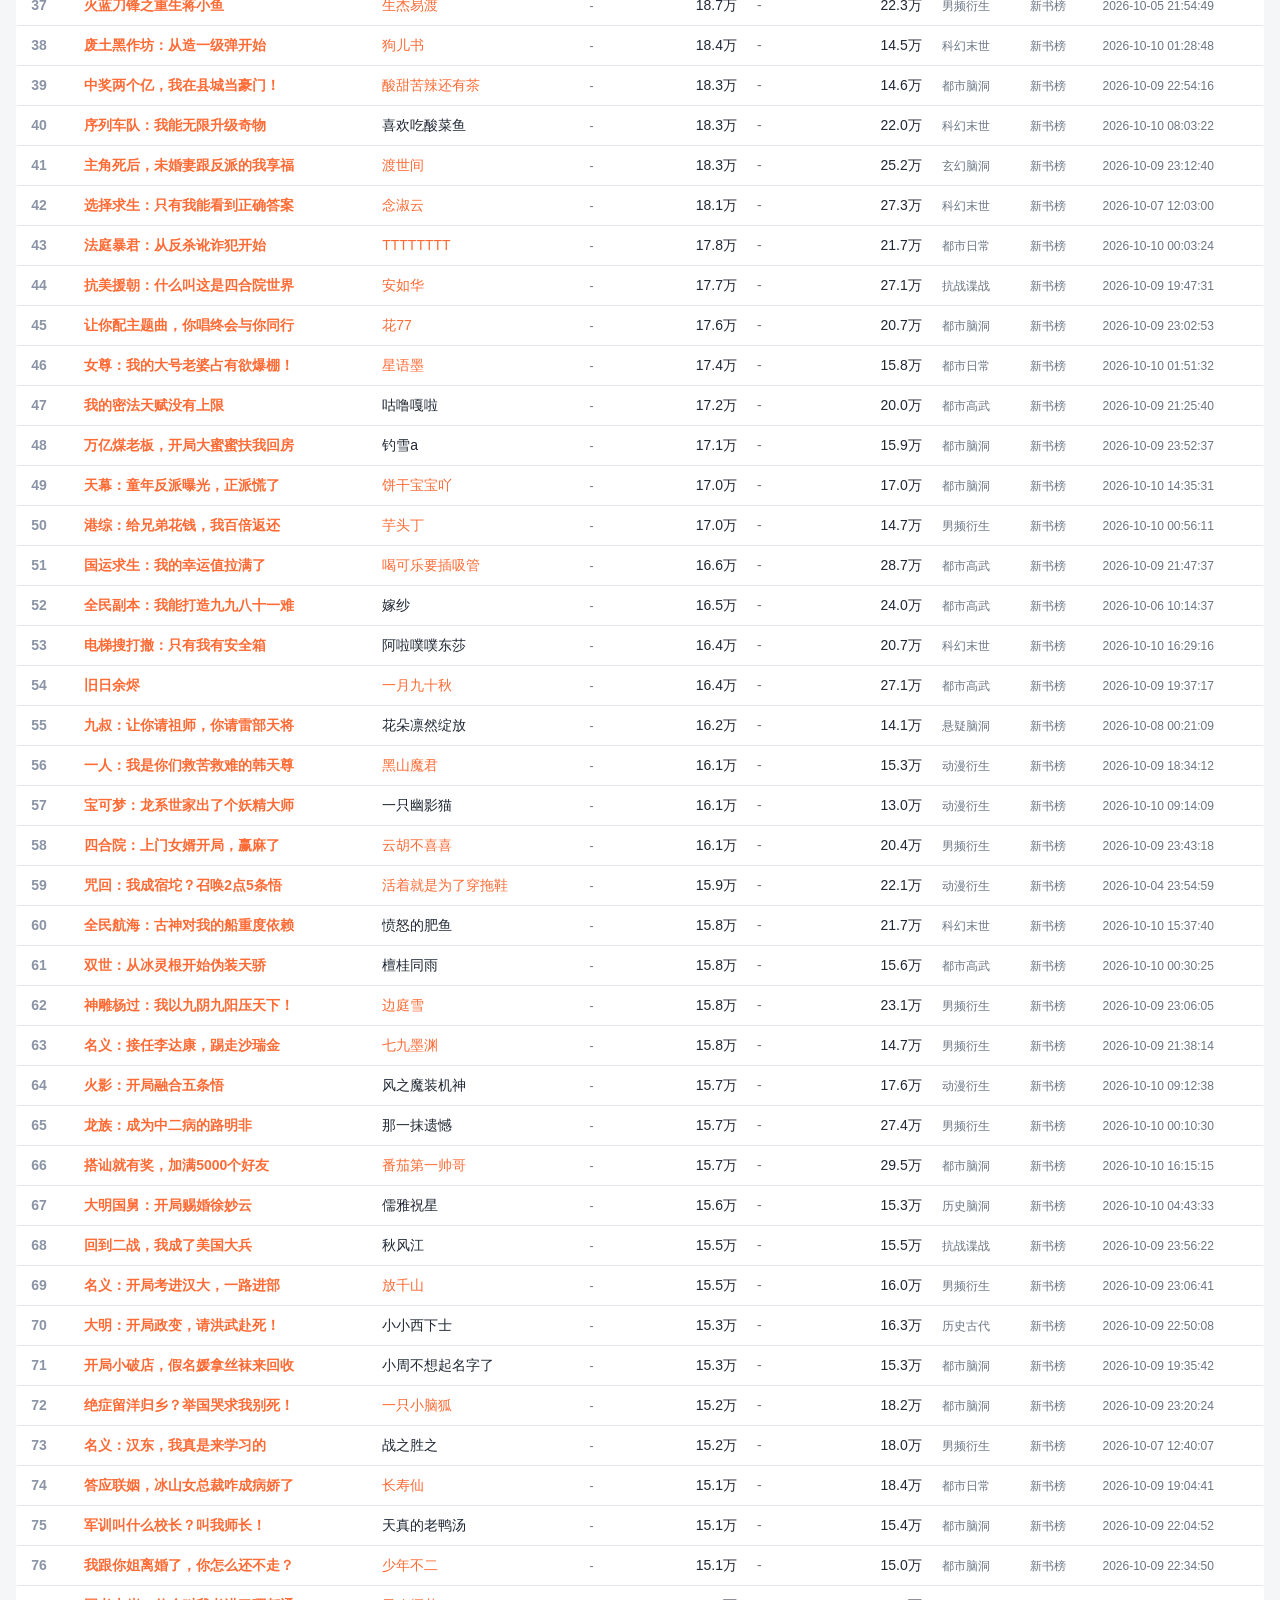
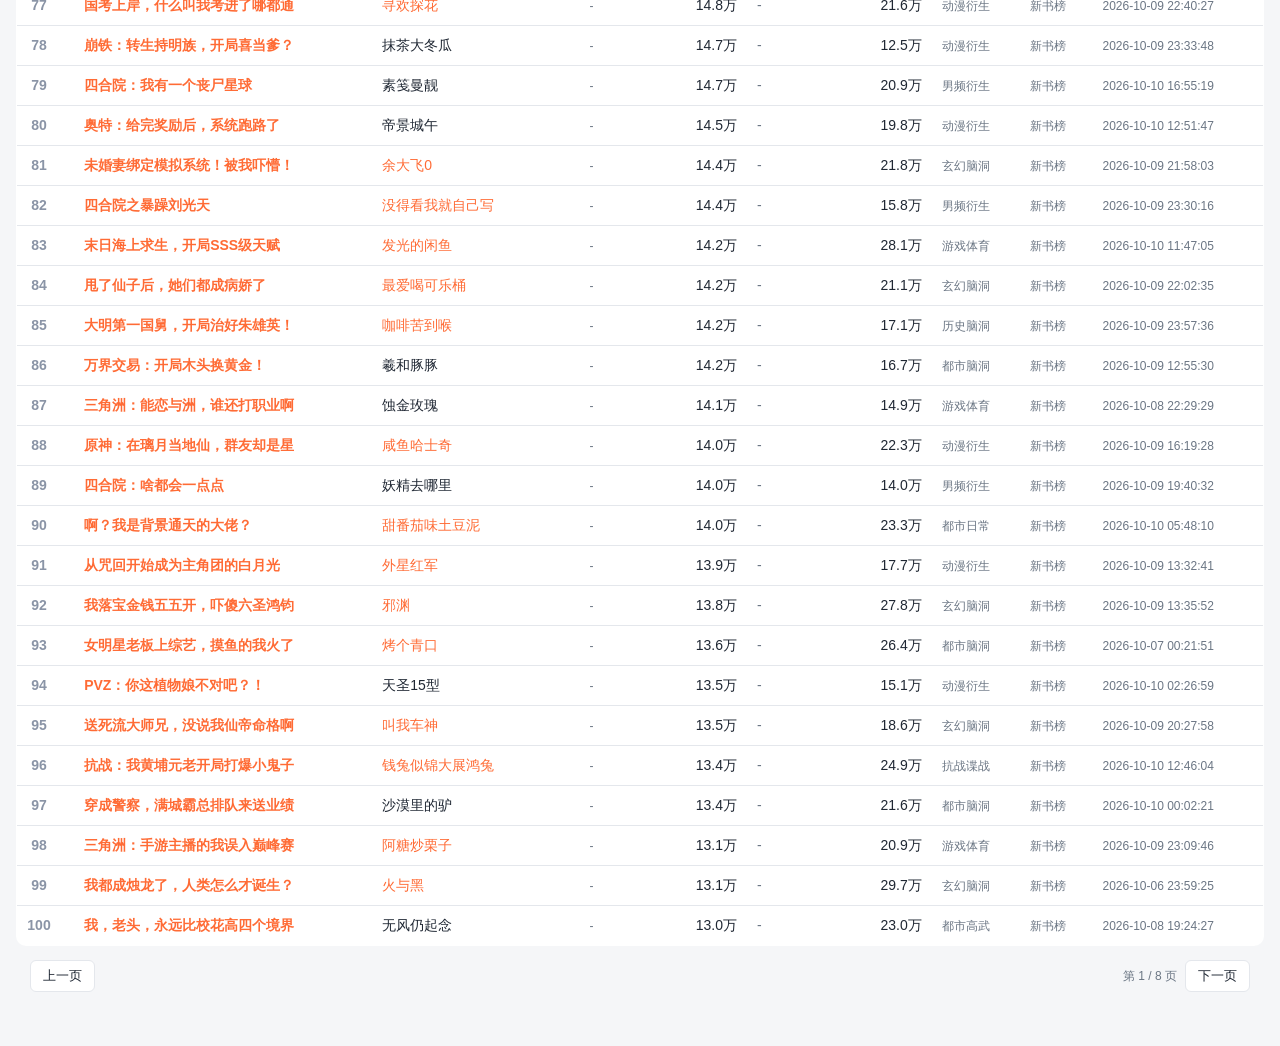
==== commit 9a28a5ab: "新增：新书榜/阅读榜四大主标签与顶部角落总榜；近14天在读趋势图、作者等级列；详情弹窗增加作者等级/开书/点评人数/催更、原短书名、当月更新字数与往期历史 采集：每榜40本，阅读榜详情前30本/新书榜" ====
--- a/fanqie/index.html
+++ b/fanqie/index.html
@@ -4,16 +4,19 @@
 <meta charset="UTF-8">
 <meta name="viewport" content="width=device-width,initial-scale=1,viewport-fit=cover">
 <meta name="color-scheme" content="light dark">
+<link rel="shortcut icon" href="https://p1-tt.byteimg.com/origin/novel-static/a3621391ca2e537045168afda6722ee9"/>
 <title>番茄小说榜单</title>
 <style>
 :root{
   --bg:#f5f6f8; --panel:#ffffff; --line:#e4e7ec; --text:#1f2733; --muted:#6b7684;
   --accent:#ff6b35; --accent-soft:#fff1ea; --rank:#8a94a6; --hover:#f7f9fc;
+  --up:#16a34a; --down:#e11d48;
 }
 @media (prefers-color-scheme: dark){
   :root{
     --bg:#12151a; --panel:#1a1f27; --line:#2a313c; --text:#e6eaf0; --muted:#98a2b3;
     --accent:#ff7a45; --accent-soft:#2a1c15; --rank:#7d8797; --hover:#20262f;
+    --up:#34d399; --down:#fb7185;
   }
 }
 *{box-sizing:border-box}
@@ -23,9 +26,16 @@
 }
 header{position:sticky;top:0;z-index:20;background:var(--panel);border-bottom:1px solid var(--line);
   padding:12px 16px;box-shadow:0 1px 4px rgba(0,0,0,.04)}
-.title-row{display:flex;align-items:baseline;gap:10px;flex-wrap:wrap;margin-bottom:10px}
+.title-row{display:flex;align-items:center;gap:10px;flex-wrap:wrap;margin-bottom:10px}
 .title-row h1{font-size:18px;margin:0;letter-spacing:1px}
 .title-row .meta{color:var(--muted);font-size:12px}
+/* 顶部角落：不常用的「全部榜单 / 男频总榜 / 女频总榜」 */
+.corner{margin-left:auto;display:inline-flex;align-items:center;gap:4px;flex-wrap:wrap}
+.corner .corner-label{color:var(--muted);font-size:11px;margin-right:2px}
+.corner button{border:1px solid var(--line);background:transparent;color:var(--muted);
+  border-radius:6px;padding:3px 9px;font-size:12px;cursor:pointer;font-family:inherit}
+.corner button:hover{background:var(--hover);color:var(--text)}
+.corner button.active{background:var(--accent-soft);border-color:var(--accent);color:var(--accent);font-weight:600}
 .controls{display:flex;flex-wrap:wrap;gap:10px;align-items:center}
 .tabs{display:inline-flex;background:var(--bg);border:1px solid var(--line);border-radius:8px;overflow:hidden}
 .tabs button{border:0;background:transparent;color:var(--muted);padding:7px 16px;font-size:14px;cursor:pointer}
@@ -35,17 +45,35 @@
   padding:6px 10px;font-size:13px;min-width:96px;cursor:pointer}
 .count{color:var(--muted);font-size:12px;margin-left:auto}
 main{padding:12px 16px 40px;max-width:1400px;margin:0 auto}
+#content{overflow-x:auto}
 table{width:100%;border-collapse:collapse;background:var(--panel);border:1px solid var(--line);border-radius:10px;overflow:hidden}
 th,td{padding:9px 10px;text-align:left;border-bottom:1px solid var(--line);white-space:nowrap}
 th{background:var(--bg);color:var(--muted);font-weight:600;font-size:12px;position:sticky;top:0}
 tbody tr{cursor:pointer;transition:background .12s}
 tbody tr:hover{background:var(--hover)}
-td.name{white-space:normal;min-width:180px;max-width:320px;font-weight:600;color:var(--accent)}
+td.name{white-space:normal;min-width:180px;max-width:300px;font-weight:600;color:var(--accent)}
 td.num{text-align:right;font-variant-numeric:tabular-nums}
 td.cat{white-space:normal;color:var(--muted);font-size:12px}
 td.time{color:var(--muted);font-size:12px}
+td.lvl{color:var(--muted);font-size:12px}
 .rk{display:inline-block;min-width:24px;text-align:center;font-weight:700;color:var(--rank)}
 .rk.top{color:var(--accent)}
+/* 近 14 天趋势迷你图 */
+.trend-cell{display:flex;align-items:center;gap:8px}
+.spark{display:block;flex:0 0 auto}
+.spark polyline{fill:none;stroke-width:1.6;stroke-linejoin:round;stroke-linecap:round}
+.spark circle{opacity:.85}
+.spark.up polyline{stroke:var(--up)}
+.spark.up circle{fill:var(--up)}
+.spark.down polyline{stroke:var(--down)}
+.spark.down circle{fill:var(--down)}
+.spark.flat polyline{stroke:var(--rank)}
+.spark.flat circle{fill:var(--rank)}
+.tdelta{font-size:12px;font-variant-numeric:tabular-nums}
+.tdelta.up{color:var(--up)}
+.tdelta.down{color:var(--down)}
+.tdelta.flat{color:var(--muted)}
+.tno{color:var(--muted)}
 .pager{display:flex;gap:8px;align-items:center;justify-content:center;padding:14px}
 .pager button{background:var(--panel);border:1px solid var(--line);border-radius:6px;padding:6px 12px;
   cursor:pointer;color:var(--text)}
@@ -54,13 +82,15 @@
 .modal{position:fixed;inset:0;background:rgba(0,0,0,.5);display:none;z-index:50;
   align-items:center;justify-content:center;padding:16px}
 .modal.show{display:flex}
-.modal-card{background:var(--panel);border-radius:14px;max-width:720px;width:100%;max-height:88vh;
+.modal-card{background:var(--panel);border-radius:14px;max-width:760px;width:100%;max-height:88vh;
   overflow:auto;padding:20px;position:relative;box-shadow:0 20px 60px rgba(0,0,0,.35)}
 .modal-card h2{margin:0 0 4px;font-size:20px}
 .modal-card .sub{color:var(--muted);font-size:13px;margin-bottom:14px}
+.names{color:var(--muted);font-size:12px;margin:0 0 4px}
+.names b{font-weight:500;color:var(--muted)}
 .close{position:absolute;right:14px;top:12px;border:0;background:transparent;font-size:22px;
   cursor:pointer;color:var(--muted);line-height:1}
-.kv{display:grid;grid-template-columns:repeat(auto-fill,minmax(200px,1fr));gap:8px 18px;margin-bottom:14px}
+.kv{display:grid;grid-template-columns:repeat(auto-fill,minmax(190px,1fr));gap:8px 18px;margin-bottom:14px}
 .kv div{display:flex;gap:8px;font-size:13px}
 .kv b{color:var(--muted);font-weight:500;min-width:78px;flex-shrink:0}
 .abstract{background:var(--bg);border-radius:10px;padding:12px;white-space:pre-wrap;
@@ -76,8 +106,9 @@
 .head .info h2{margin:0 0 4px}
 .cover.noimg{background:var(--bg) url("data:image/svg+xml,%3Csvg xmlns='http://www.w3.org/2000/svg' width='60' height='80'%3E%3Crect width='60' height='80' fill='%23e9edf2'/%3E%3Ctext x='30' y='45' font-size='10' fill='%2399a2b0' text-anchor='middle'%3E无封面%3C/text%3E%3C/svg%3E") center/cover no-repeat;border:1px solid var(--line)}
 .hist{margin:4px 0 16px}
-.hist-title{color:var(--muted);font-size:12px;margin-bottom:8px}
+.hist-title{color:var(--muted);font-size:12px;margin-bottom:8px;display:flex;align-items:center;flex-wrap:wrap}
 .hist-list{display:grid;grid-template-columns:repeat(14,1fr);gap:3px}
+.hist-list.month{grid-template-columns:repeat(16,1fr)}
 .hcell{background:var(--bg);border-radius:5px;padding:6px 2px 4px;text-align:center;display:flex;
   flex-direction:column;align-items:center;justify-content:flex-end;min-height:62px;overflow:hidden}
 .hcell .hv{font-size:10px;font-weight:600;white-space:nowrap}
@@ -85,6 +116,8 @@
 .hcell .hbar{width:60%;background:var(--accent);opacity:.7;border-radius:3px 3px 0 0;margin-top:3px;min-height:2px}
 .hcell.miss .hbar{background:transparent;min-height:2px}
 .hcell .hd{font-size:9px;color:var(--muted);margin-top:3px}
+.hist-full{margin-top:10px;border-top:1px dashed var(--line);padding-top:8px}
+.hist-month-title{color:var(--muted);font-size:12px;margin:8px 0 6px}
 .pop{position:fixed;z-index:40;width:156px;background:var(--panel);border:1px solid var(--line);
   border-radius:10px;padding:8px;box-shadow:0 14px 34px rgba(0,0,0,.32);pointer-events:none}
 .pop img{width:100%;aspect-ratio:3/4;object-fit:cover;border-radius:6px;display:block;background:var(--bg)}
@@ -93,6 +126,7 @@
 .btn{border:1px solid var(--line);background:var(--panel);color:var(--text);border-radius:8px;
   padding:7px 14px;font-size:13px;cursor:pointer;font-family:inherit}
 .btn.primary{background:var(--accent);border-color:var(--accent);color:#fff;font-weight:600}
+.btn.tiny{padding:3px 10px;font-size:12px;margin-left:10px}
 .btn:disabled{opacity:.5;cursor:default}
 .pbar{height:6px;background:var(--bg);border-radius:4px;overflow:hidden;margin-top:10px}
 .pbar i{display:block;height:100%;width:0;background:var(--accent);transition:width .2s}
@@ -101,7 +135,8 @@
   border-radius:8px;padding:6px 8px;font-size:13px;font-family:inherit}
 a.author{color:var(--accent);text-decoration:none}
 a.author:hover{text-decoration:underline}
-@media (max-width:600px){.head{flex-direction:column}.head .cover{width:110px;flex-basis:auto}}
+@media (max-width:600px){.head{flex-direction:column}.head .cover{width:110px;flex-basis:auto}
+  .hist-list.month{grid-template-columns:repeat(8,1fr)}.corner{margin-left:0}}
 </style>
 </head>
 <body>
@@ -110,21 +145,32 @@
   <div class="title-row">
     <h1>🍅 番茄小说榜单</h1>
     <span class="meta" id="meta"></span>
+    <div class="corner" id="cornerTabs">
+      <span class="corner-label">其他总榜</span>
+      <button data-view="all">全部榜单</button>
+      <button data-view="male_all">男频总榜</button>
+      <button data-view="female_all">女频总榜</button>
+    </div>
   </div>
   <div class="controls">
     <div class="tabs" id="tabs">
-      <button data-scope="all" class="active">全部榜单</button>
-      <button data-scope="male">男频总榜</button>
-      <button data-scope="female">女频总榜</button>
+      <button data-view="male_new" class="active">男频新书榜</button>
+      <button data-view="female_new">女频新书榜</button>
+      <button data-view="male_read">男频阅读榜</button>
+      <button data-view="female_read">女频阅读榜</button>
     </div>
     <label class="field">日期
       <select id="dateSelect"></select>
     </label>
     <label class="field">榜单
       <select id="rankSelect">
-        <option value="">全部榜单</option>
-        <option value="阅读榜">阅读榜</option>
-        <option value="新书榜">新书榜</option>
+        <option value="all">总榜</option>
+        <option value="male_new">男频新书榜</option>
+        <option value="female_new">女频新书榜</option>
+        <option value="male_read">男频阅读榜</option>
+        <option value="female_read">女频阅读榜</option>
+        <option value="male_all">男频总榜</option>
+        <option value="female_all">女频总榜</option>
       </select>
     </label>
     <label class="field">分类
@@ -182,13 +228,25 @@
   var PAGE_SIZE = 100;
   var STATUS = { 0: '连载', 1: '断更', 2: '完结' };
 
+  // 视图模型：4 个主标签 + 3 个角落总榜；「榜单」下拉与三者联动
+  var VIEWS = {
+    all:         { label: '总榜',       genders: ['male', 'female'], rank: '' },
+    male_new:    { label: '男频新书榜', genders: ['male'],   rank: '新书榜' },
+    female_new:  { label: '女频新书榜', genders: ['female'], rank: '新书榜' },
+    male_read:   { label: '男频阅读榜', genders: ['male'],   rank: '阅读榜' },
+    female_read: { label: '女频阅读榜', genders: ['female'], rank: '阅读榜' },
+    male_all:    { label: '男频总榜',   genders: ['male'],   rank: '' },
+    female_all:  { label: '女频总榜',   genders: ['female'], rank: '' }
+  };
+  var DEFAULT_VIEW = 'male_new';   // 新书榜数据更新鲜，默认展示
+
   var state = {
     index: null,
     daily: null,
     detail: {},
+    updates: null,
     date: '',
-    scope: 'all',
-    rankType: '',
+    view: DEFAULT_VIEW,
     category: '',
     rows: [],
     page: 1
@@ -245,31 +303,133 @@
     return d.getFullYear() + '-' + ('0' + (d.getMonth() + 1)).slice(-2) + '-' + ('0' + d.getDate()).slice(-2);
   }
 
-  function renderHist(read14, endDate) {
+  // ---------------- 近 14 天「在读」迷你趋势图 ----------------
+  function sparklineHtml(read14, endDate) {
     var map = {};
-    (read14 || []).forEach(function (p) { map[p[0]] = p[1]; });
+    (read14 || []).forEach(function (p) { if (p && p.length >= 2) map[p[0]] = p[1]; });
     var end = parseDate(endDate);
-    if (!end) return '';
-    var cells = [], max = 0, i, d, key, v;
+    if (!end) return '<span class="tno">-</span>';
+    var vals = [], i, d, v;
     for (i = 13; i >= 0; i--) {
       d = new Date(end.getFullYear(), end.getMonth(), end.getDate() - i);
-      key = fmtDate(d);
-      v = map[key];
+      v = map[fmtDate(d)];
+      vals.push(typeof v === 'number' ? v : null);
+    }
+    var nums = vals.filter(function (x) { return x !== null; });
+    if (!nums.length) return '<span class="tno">-</span>';
+
+    var W = 90, H = 26, PAD = 3;
+    var mn = Math.min.apply(null, nums), mx = Math.max.apply(null, nums);
+    var span = (mx - mn) || 1;
+    var xf = function (i) { return PAD + i * (W - 2 * PAD) / 13; };
+    var yf = function (v) { return H - PAD - (v - mn) / span * (H - 2 * PAD); };
+    var segs = [], seg = [], dots = '';
+    for (i = 0; i < 14; i++) {
+      if (vals[i] === null) { if (seg.length) { segs.push(seg); seg = []; } continue; }
+      var x = xf(i).toFixed(1), y = yf(vals[i]).toFixed(1);
+      seg.push(x + ',' + y);
+      dots += '<circle cx="' + x + '" cy="' + y + '" r="1.7"></circle>';
+    }
+    if (seg.length) segs.push(seg);
+    var poly = segs.map(function (s) {
+      return s.length > 1 ? '<polyline points="' + s.join(' ') + '"></polyline>' : '';
+    }).join('');
+
+    var first = nums[0], last = nums[nums.length - 1];
+    var cls = last > first ? 'up' : (last < first ? 'down' : 'flat');
+    var delta;
+    if (nums.length > 1 && first > 0) {
+      var pct = (last - first) / first * 100;
+      delta = '<span class="tdelta ' + cls + '" title="近14天在读变化">' +
+        (pct > 0 ? '+' : '') + pct.toFixed(1) + '%</span>';
+    } else {
+      delta = '<span class="tdelta flat">—</span>';
+    }
+    var tip = '近14天在读：' + nums.length + ' 天有数据，最新 ' + last;
+    return '<div class="trend-cell" title="' + esc(tip) + '">' +
+      '<svg class="spark ' + cls + '" viewBox="0 0 ' + W + ' ' + H + '" width="' + W + '" height="' + H + '">' +
+      poly + dots + '</svg>' + delta + '</div>';
+  }
+
+  // 通用条形网格（近14天在读 / 当月更新字数 共用）
+  function cellsHtml(map, startD, endD) {
+    var cells = [], max = 0, cur = new Date(startD.getFullYear(), startD.getMonth(), startD.getDate());
+    while (cur <= endD) {
+      var k = fmtDate(cur);
+      var v = map[k];
       if (typeof v === 'number' && v > max) max = v;
-      cells.push({ key: key, v: (typeof v === 'number' ? v : null) });
-    }
-    var html = '<div class="hist"><div class="hist-title">近 14 天「在读」（缺数据以 - 表示）</div>' +
-      '<div class="hist-list">';
-    cells.forEach(function (c) {
+      cells.push({ key: k, v: (typeof v === 'number' ? v : null) });
+      cur = new Date(cur.getFullYear(), cur.getMonth(), cur.getDate() + 1);
+    }
+    return cells.map(function (c) {
       var miss = c.v === null;
       var h = (!miss && max > 0) ? Math.max(4, Math.round(c.v / max * 36)) : 0;
-      html += '<div class="hcell' + (miss ? ' miss' : '') + '" title="' + c.key + '：' +
-        (miss ? '未采集' : (c.v) + ' 人') + '">' +
+      return '<div class="hcell' + (miss ? ' miss' : '') + '" title="' + c.key + '：' +
+        (miss ? '未采集' : c.v) + '">' +
         '<span class="hv">' + (miss ? '-' : fmtWan(c.v)) + '</span>' +
         '<span class="hbar" style="height:' + h + 'px"></span>' +
         '<span class="hd">' + c.key.slice(5) + '</span></div>';
-    });
-    return html + '</div></div>';
+    }).join('');
+  }
+
+  function mapFromPairs(pairs) {
+    var m = {};
+    (pairs || []).forEach(function (p) { if (p && p.length >= 2) m[p[0]] = p[1]; });
+    return m;
+  }
+
+  function renderHist(read14, endDate) {
+    var end = parseDate(endDate);
+    if (!end) return '';
+    var start = new Date(end.getFullYear(), end.getMonth(), end.getDate() - 13);
+    return '<div class="hist"><div class="hist-title">近 14 天「在读」（缺数据以 - 表示）</div>' +
+      '<div class="hist-list">' + cellsHtml(mapFromPairs(read14), start, end) + '</div></div>';
+  }
+
+  // ---------------- 当月更新字数 / 往期历史 ----------------
+  function monthKeys(seriesMap) {
+    var set = {};
+    Object.keys(seriesMap).forEach(function (k) { set[k.slice(0, 7)] = 1; });
+    return Object.keys(set).sort().reverse();
+  }
+
+  function updateHistHtml(bookId, endDate) {
+    var tip = '最近更新字数（本月 1 日 → ' + endDate + '，缺数据以 - 表示）';
+    if (!state.updates) {
+      return '<div class="hist" id="updateHist"><div class="hist-title">' + tip +
+        '</div><div class="note">历史数据加载中…</div></div>';
+    }
+    var map = mapFromPairs((state.updates.books || {})[bookId]);
+    if (!Object.keys(map).length) {
+      return '<div class="hist" id="updateHist"><div class="hist-title">' + tip +
+        '</div><div class="note">暂无最近更新字数的历史采集记录。</div></div>';
+    }
+    var end = parseDate(endDate) || new Date();
+    var mStart = new Date(end.getFullYear(), end.getMonth(), 1);
+    var full = monthKeys(map).map(function (mk) {
+      var y = +mk.slice(0, 4), mo = +mk.slice(5, 7);
+      var first = new Date(y, mo - 1, 1);
+      var last = new Date(y, mo, 0);   // 该月最后一天
+      if (fmtDate(last) > fmtDate(end)) last = end;
+      return '<div class="hist-month-title">' + mk + '</div>' +
+        '<div class="hist-list month">' + cellsHtml(map, first, last) + '</div>';
+    }).join('');
+    return '<div class="hist" id="updateHist">' +
+      '<div class="hist-title">' + tip +
+      '<button class="btn tiny" id="histToggle">查看往期历史</button></div>' +
+      '<div class="hist-list month">' + cellsHtml(map, mStart, end) + '</div>' +
+      '<div class="hist-full" id="updateFull" hidden>' + full + '</div></div>';
+  }
+
+  function ensureUpdates(cb) {
+    if (state.updates) { cb(); return; }
+    getJSON('data/updates.json').then(function (u) {
+      state.updates = (u && u.books) ? u : { books: {} };
+      cb();
+    }).catch(function () {
+      state.updates = { books: {} };
+      cb();
+    });
   }
 
   function getJSON(url) {
@@ -302,6 +462,7 @@
         state.date = sel.value; state.page = 1; loadDate();
       });
       bindControls();
+      setView(DEFAULT_VIEW);
       loadDate();
     }).catch(function () {
       showEmpty('无法加载数据索引 data/index.json（若用 file:// 打开，请改用本地静态服务器）。');
@@ -311,19 +472,14 @@
   function bindControls() {
     $('tabs').addEventListener('click', function (e) {
       var btn = e.target.closest('button');
-      if (!btn) return;
-      Array.prototype.forEach.call($('tabs').children, function (b) {
-        b.classList.toggle('active', b === btn);
-      });
-      state.scope = btn.getAttribute('data-scope');
-      state.category = '';
-      state.page = 1;
-      buildCategoryOptions();
-      render();
+      if (btn) setView(btn.getAttribute('data-view'));
+    });
+    $('cornerTabs').addEventListener('click', function (e) {
+      var btn = e.target.closest('button');
+      if (btn) setView(btn.getAttribute('data-view'));
     });
     $('rankSelect').addEventListener('change', function () {
-      state.rankType = this.value; state.category = ''; state.page = 1;
-      buildCategoryOptions(); render();
+      setView(this.value);
     });
     $('catSelect').addEventListener('change', function () {
       state.category = this.value; state.page = 1; render();
@@ -338,6 +494,15 @@
     $('closeModal').addEventListener('click', closeModal);
     $('modal').addEventListener('click', function (e) {
       if (e.target === $('modal')) closeModal();
+    });
+    $('modalBody').addEventListener('click', function (e) {
+      if (e.target && e.target.id === 'histToggle') {
+        var full = $('updateFull');
+        if (!full) return;
+        var show = full.hasAttribute('hidden');
+        if (show) full.removeAttribute('hidden'); else full.setAttribute('hidden', '');
+        e.target.textContent = show ? '收起往期历史' : '查看往期历史';
+      }
     });
     $('exportBtn').addEventListener('click', openExport);
     $('closeExport').addEventListener('click', closeExport);
@@ -350,6 +515,24 @@
       if (e.key === 'Escape') { closeModal(); closeExport(); }
     });
   }
+
+  // 视图切换：主标签 / 角落总榜 / 榜单下拉 三者联动
+  function setView(key) {
+    if (!VIEWS[key]) key = DEFAULT_VIEW;
+    state.view = key;
+    state.category = '';
+    state.page = 1;
+    Array.prototype.forEach.call($('tabs').children, function (b) {
+      b.classList.toggle('active', b.getAttribute('data-view') === key);
+    });
+    Array.prototype.forEach.call($('cornerTabs').querySelectorAll('button'), function (b) {
+      b.classList.toggle('active', b.getAttribute('data-view') === key);
+    });
+    $('rankSelect').value = key;
+    if (state.daily) { buildCategoryOptions(); render(); }
+  }
+
+  function currentView() { return VIEWS[state.view] || VIEWS[DEFAULT_VIEW]; }
 
   function closeExport() { $('exportModal').classList.remove('show'); }
 
@@ -391,18 +574,15 @@
     });
   }
 
-  function scopes() {
-    return state.scope === 'all' ? ['male', 'female'] : [state.scope];
-  }
-
   function buildCategoryOptions() {
     var set = {};
     var d = state.daily;
+    var v = currentView();
     if (d && d.catalog) {
-      scopes().forEach(function (g) {
+      v.genders.forEach(function (g) {
         var byRank = d.catalog[g] || {};
         Object.keys(byRank).forEach(function (rk) {
-          if (state.rankType && rk !== state.rankType) return;
+          if (v.rank && rk !== v.rank) return;
           (byRank[rk] || []).forEach(function (c) { set[c] = 1; });
         });
       });
@@ -418,11 +598,12 @@
   function aggregate() {
     var map = {};
     var d = state.daily;
+    var v = currentView();
     if (d && d.ranks) {
-      scopes().forEach(function (g) {
+      v.genders.forEach(function (g) {
         var byRank = d.ranks[g] || {};
         Object.keys(byRank).forEach(function (rk) {
-          if (state.rankType && rk !== state.rankType) return;
+          if (v.rank && rk !== v.rank) return;
           var byCat = byRank[rk] || {};
           Object.keys(byCat).forEach(function (cat) {
             if (state.category && cat !== state.category) return;
@@ -448,7 +629,13 @@
         });
       });
     }
-    var rows = Object.keys(map).map(function (k) { return map[k]; });
+    var rows = Object.keys(map).map(function (k) {
+      var r = map[k];
+      var det = state.detail[r.bookId] || {};
+      r.authorLevel = det.authorLevel || '';
+      r.read14 = det.read14 || [];
+      return r;
+    });
     rows.sort(function (a, b) { return (b.readCount || 0) - (a.readCount || 0); });
     return rows;
   }
@@ -471,8 +658,9 @@
     var slice = state.rows.slice(start, start + PAGE_SIZE);
 
     var html = '<table><thead><tr>' +
-      '<th>排名</th><th>书名</th><th>作者</th><th>在读</th><th>字数</th>' +
-      '<th>分类</th><th>榜单</th><th>最后更新</th></tr></thead><tbody>';
+      '<th>排名</th><th>书名</th><th>作者</th><th>作者等级</th><th>在读</th>' +
+      '<th>近14天趋势</th><th>字数</th><th>分类</th><th>榜单</th><th>最后更新</th>' +
+      '</tr></thead><tbody>';
 
     slice.forEach(function (r, i) {
       var rank = start + i + 1;
@@ -484,7 +672,9 @@
         '<td><span class="rk' + (rank <= 3 ? ' top' : '') + '">' + rank + '</span></td>' +
         '<td class="name" title="' + esc(r.bookName) + '">' + esc(r.bookName) + '</td>' +
         '<td>' + authorLink(r.author, r.uid) + '</td>' +
+        '<td class="lvl">' + (r.authorLevel ? esc(r.authorLevel) : '-') + '</td>' +
         '<td class="num">' + fmtWan(r.readCount) + '</td>' +
+        '<td>' + sparklineHtml(r.read14, state.date) + '</td>' +
         '<td class="num">' + fmtWan(r.wordNumber) + '</td>' +
         '<td class="cat">' + esc(catTxt) + '</td>' +
         '<td class="cat">' + esc(Object.keys(rankTypes).join('/')) + '</td>' +
@@ -558,11 +748,21 @@
     var name = d.bookName || (row && row.bookName) || bookId;
     var hasDetail = !!d.bookName;
 
+    var names = '';
+    if (hasDetail) {
+      var orig = d.originalBookName || '';
+      var short = d.bookShortName || '';
+      if (orig || short) {
+        names = '<div class="names"><b>原书名：</b>' + (orig ? esc(orig) : '-') +
+          '　<b>短书名：</b>' + (short ? esc(short) : '-') + '</div>';
+      }
+    }
+
     var head =
       '<div class="head">' +
       '<img class="cover' + (cover ? '' : ' noimg') + '" id="covImg" alt="' + esc(name) + '">' +
       '<div class="info">' +
-      '<h2>' + esc(name) + '</h2>' +
+      '<h2>' + esc(name) + '</h2>' + names +
       '<div class="sub">' + (authorLink(d.author || (row && row.author) || '',
         d.authorId || (row && row.uid)) || '') +
       (d.category ? '　·　' + esc(d.category) : '') +
@@ -571,7 +771,7 @@
       (hasDetail ? fullKv(d) : rankKv(row)) +
       '</div></div>';
 
-    var tail = renderHist(d.read14, state.date) +
+    var tail = renderHist(d.read14, state.date) + updateHistHtml(bookId, state.date) +
       (hasDetail
         ? ((d.tags ? '<div class="tags">' + tagsHtml(d.tags) + '</div>' : '') +
            '<div class="abstract">' + esc(d.abstract || '暂无简介') + '</div>')
@@ -581,6 +781,14 @@
     $('pop').hidden = true;
     setCover($('covImg'), cover);
     $('modal').classList.add('show');
+
+    // 历史更新字数按需懒加载，加载完只刷新对应区块
+    if (!state.updates) {
+      ensureUpdates(function () {
+        if (!$('updateHist') || $('modal').className.indexOf('show') < 0) return;
+        $('updateHist').outerHTML = updateHistHtml(bookId, state.date);
+      });
+    }
   }
 
   function tagsHtml(tags) {
@@ -595,12 +803,16 @@
       kv('总阅读', fmtWan(d.readCountAll)) +
       kv('字数', fmtWan(d.wordNumber)) +
       kv('评分', d.score) +
+      kv('点评人数', fmtWan(d.scoreCnt)) +
+      kv('催更', fmtWan(d.urgeCount)) +
       kv('状态', STATUS[d.updateStatus] || '—') +
+      kv('作者等级', d.authorLevel || '—') +
+      kv('作者开书', (d.authorBookCount ? d.authorBookCount + ' 本' : '—')) +
       kv('14天书架', fmtWan(d.addShelf14d)) +
       kv('总书架', fmtWan(d.allBookshelf)) +
       kv('播放数', fmtWan(d.listenCount)) +
       kv('持续更新', (d.keepUpdateDays || 0) + ' 天') +
-      kv('最近更新字数', fmtWan(d.recentUpdateWord)) +
+      kv('最近更新字数', d.recentUpdateWord == null ? '—' : fmtWan(d.recentUpdateWord)) +
       kvHtml('作者ID', authorIdLink(d.authorId)) +
       kv('创建时间', d.createTime || '') +
       kv('最后更新时间', d.lastChapterUpdateTime || '') +
@@ -678,11 +890,11 @@
       for (var c = 0; c < row.length; c++) {
         var v = row[c];
         if (v === null || v === undefined || v === '') continue;
-        var ref = colName(c) + (r + 1);
+        var rref = colName(c) + (r + 1);
         if (typeof v === 'number' && isFinite(v)) {
-          out.push('<c r="' + ref + '"><v>' + v + '</v></c>');
+          out.push('<c r="' + rref + '"><v>' + v + '</v></c>');
         } else {
-          out.push('<c r="' + ref + '" t="inlineStr"><is><t xml:space="preserve">' + xmlEsc(v) + '</t></is></c>');
+          out.push('<c r="' + rref + '" t="inlineStr"><is><t xml:space="preserve">' + xmlEsc(v) + '</t></is></c>');
         }
       }
       out.push('</row>');
@@ -814,7 +1026,8 @@
 
   var RANK_HEADER = ['日期', '频道', '榜单', '分类', '名次', 'bookId', '书名', '作者',
     '在读', '字数', '作者ID', '最后更新时间'];
-  var DETAIL_HEADER = ['日期', 'bookId', '书名', '原名', '作者', '作者ID', '分类', '标签',
+  var DETAIL_HEADER = ['日期', 'bookId', '书名', '短名', '原名', '作者', '作者ID',
+    '作者等级', '作者开书', '点评人数', '催更', '分类', '标签',
     '字数', '在读(14天)', '30天阅读', '总阅读', '评分', '状态', '14天书架', '总书架',
     '播放数', '持续更新天数', '最近更新字数', '创建时间', '最后更新时间'];
 
@@ -839,8 +1052,10 @@
     Object.keys(detail || {}).forEach(function (bid) {
       var d = detail[bid];
       if (!d || !d.bookName) return;
-      out.push([date, d.bookId || bid, d.bookName, d.originalBookName || '', d.author || '',
-        d.authorId || '', d.category || '', d.tags || '', num(d.wordNumber), num(d.readCount),
+      out.push([date, d.bookId || bid, d.bookName, d.bookShortName || '',
+        d.originalBookName || '', d.author || '', d.authorId || '',
+        d.authorLevel || '', num(d.authorBookCount), num(d.scoreCnt), num(d.urgeCount),
+        d.category || '', d.tags || '', num(d.wordNumber), num(d.readCount),
         num(d.readCount30d), num(d.readCountAll), num(d.score), STATUS[d.updateStatus] || '',
         num(d.addShelf14d), num(d.allBookshelf), num(d.listenCount), num(d.keepUpdateDays),
         num(d.recentUpdateWord), d.createTime || '', d.lastChapterUpdateTime || '']);
@@ -876,7 +1091,6 @@
     $('exportHint').textContent = '可选范围：' + minD + ' ~ ' + maxD + '（共 ' + avail.length +
       ' 天有数据）。将导出区间内每天的「全部榜单」与「书籍详情」两个工作表。';
     $('exportInfo').textContent = '';
-    $('exportBar').hidden = true;
     $('exportBarFill').style.width = '0';
     $('exportGo').disabled = false;
     $('exportCancel').disabled = false;
@@ -938,4 +1152,4 @@
 })();
 </script>
 </body>
-</html>+</html>
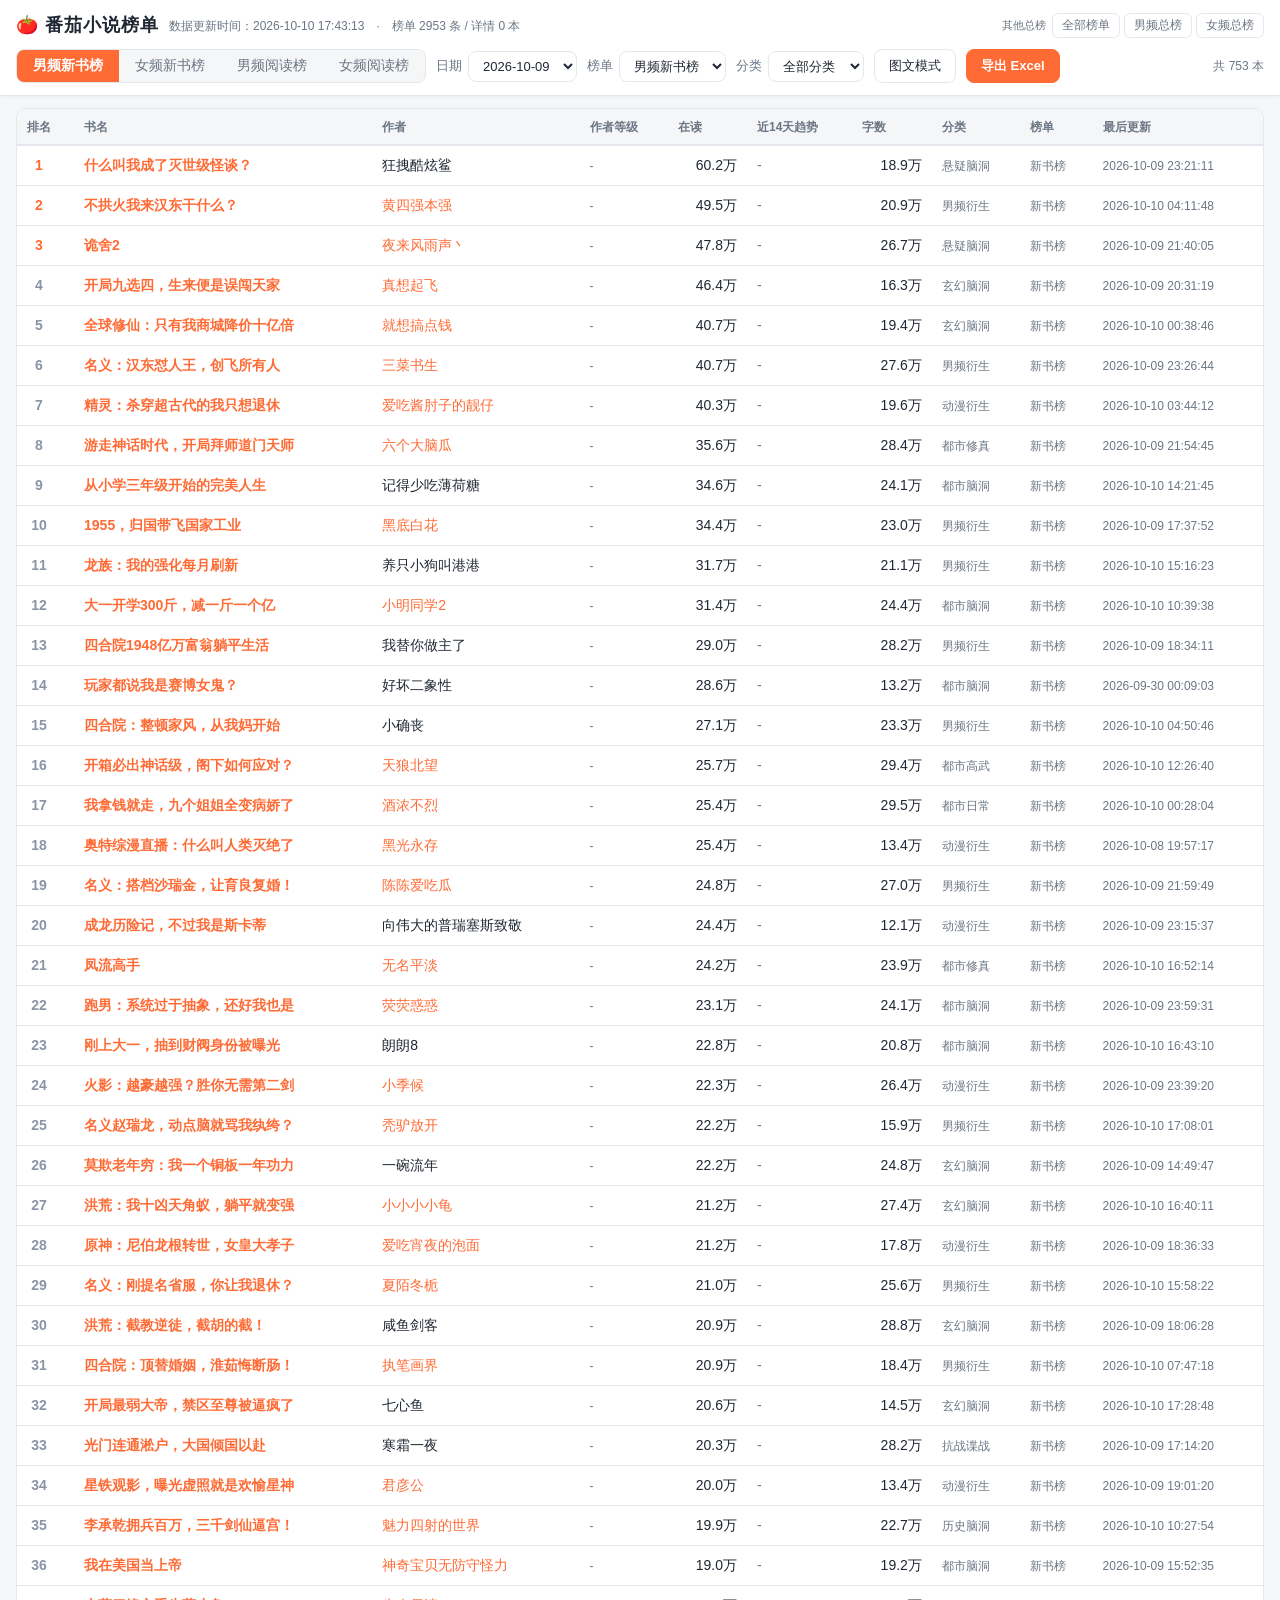
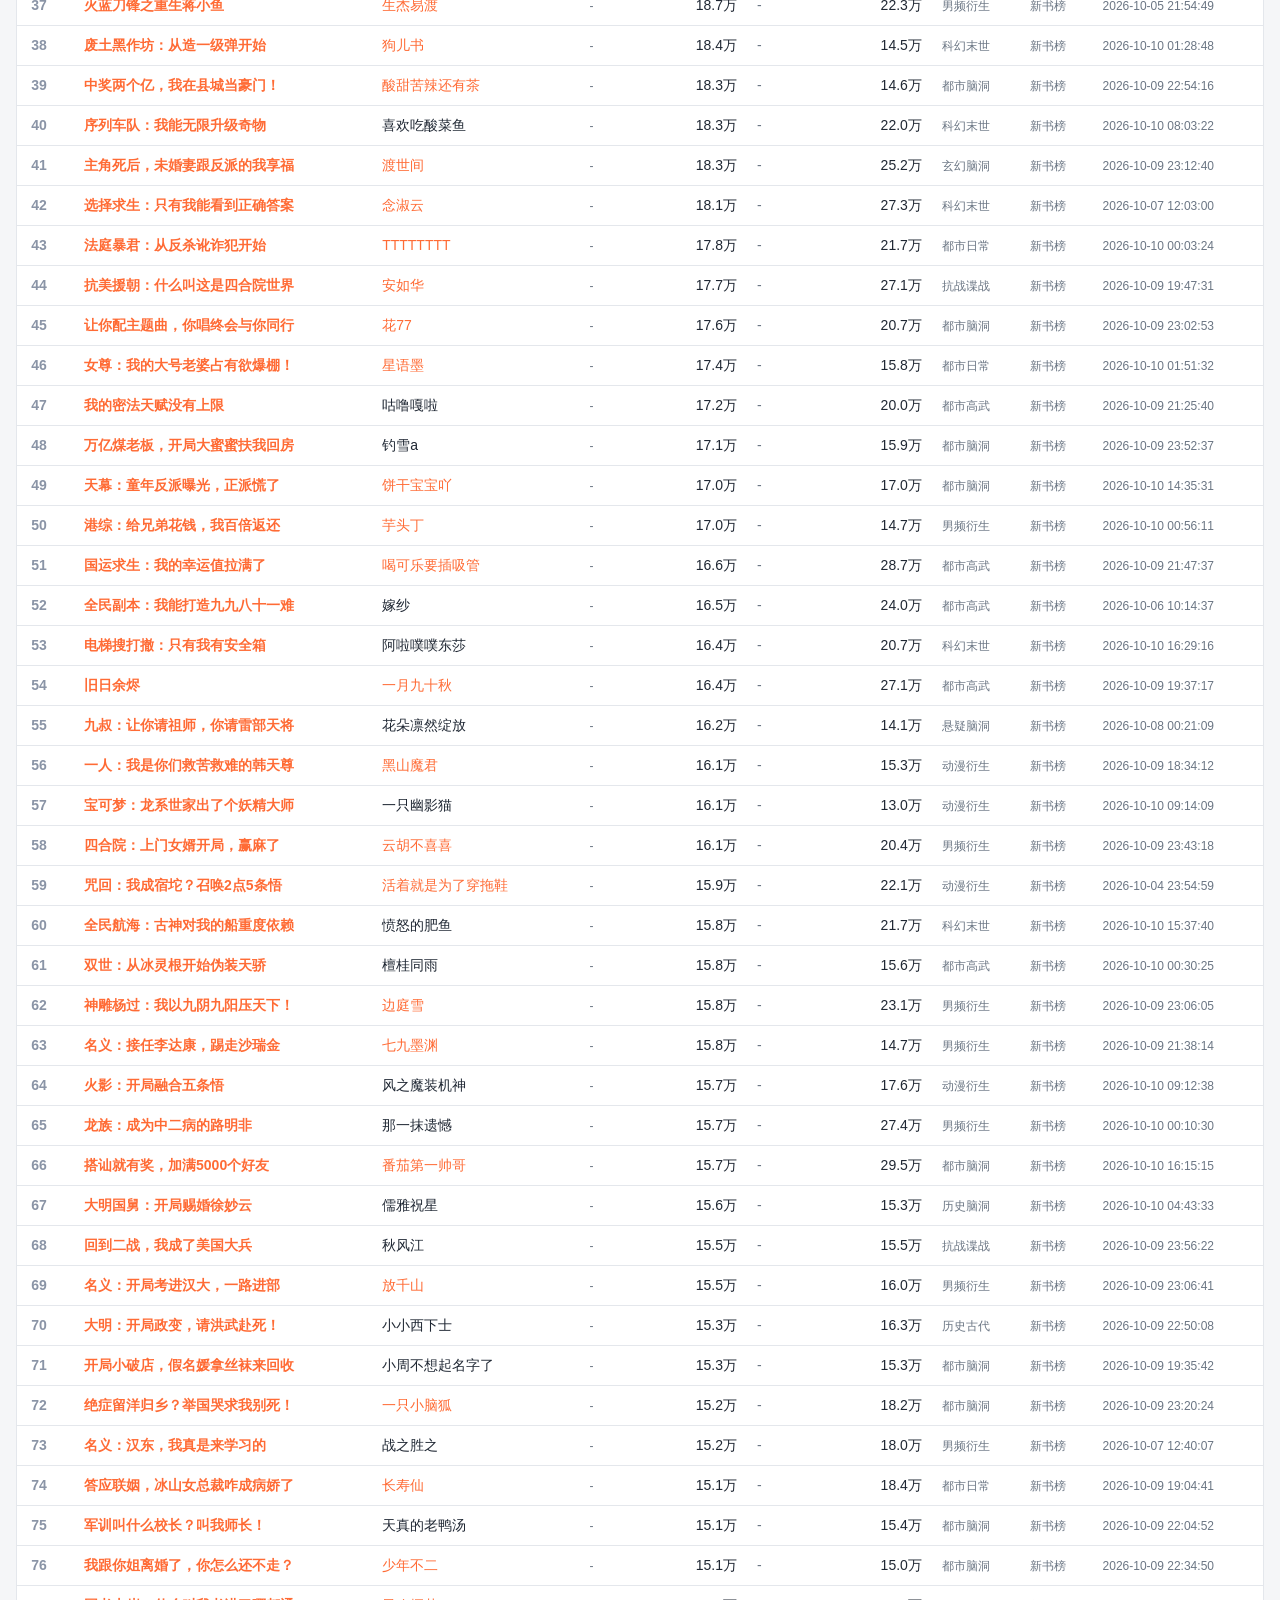
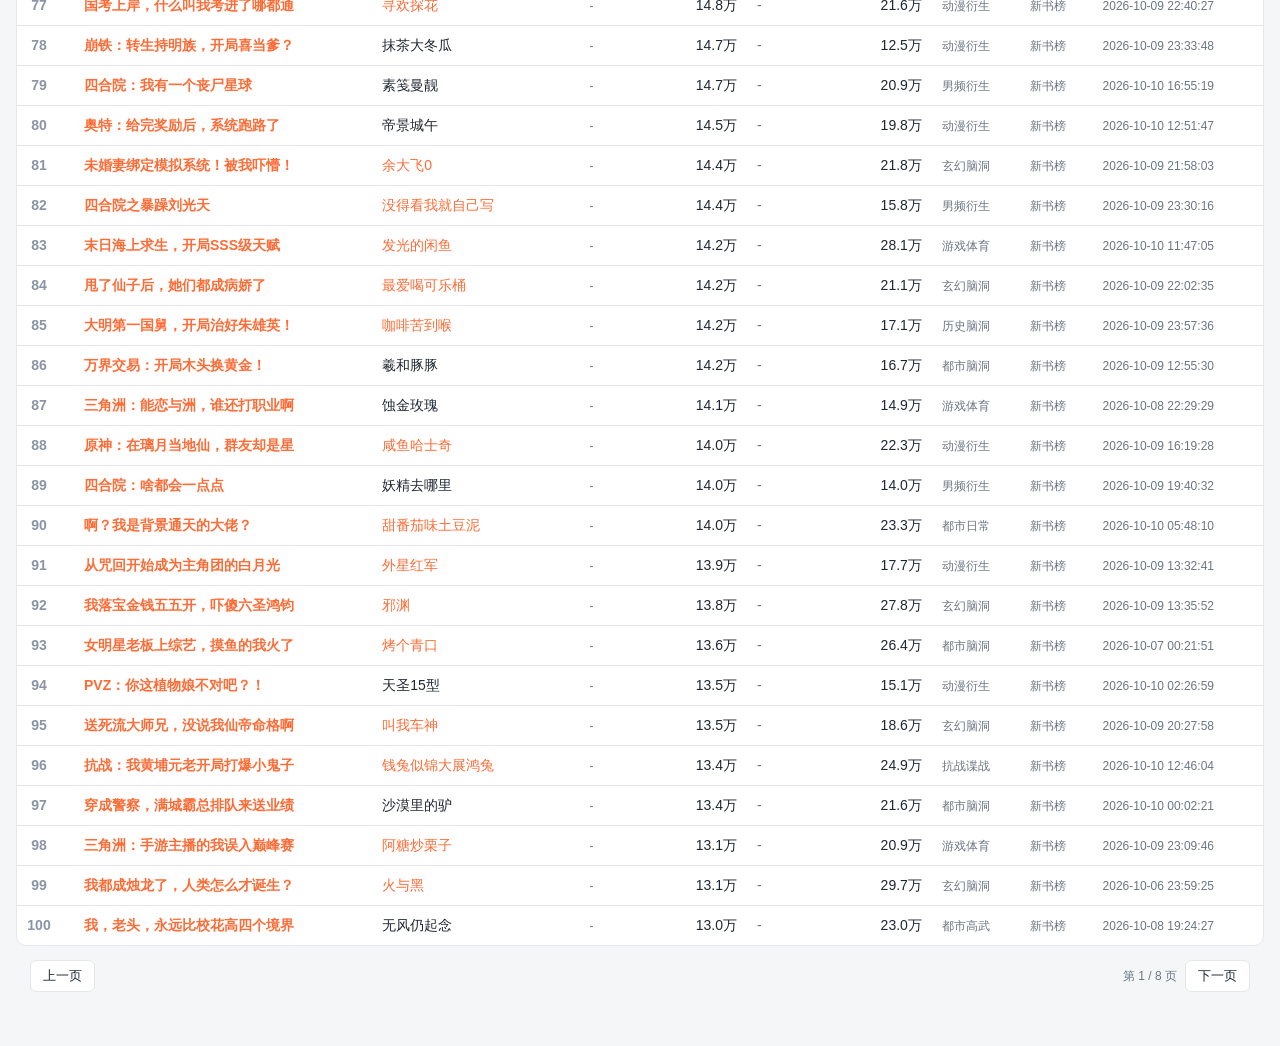
==== commit a78475eb: "优化：榜单表格表头(thead)滚动吸顶冻结在顶部页头下方；新增「图文模式」按钮，可切换为封面卡片网格（封面+排名徽标+书名+作者+作者等级），再点切回列表模式，筛选与分页在两种模式下均生效" ====
--- a/fanqie/index.html
+++ b/fanqie/index.html
@@ -45,10 +45,18 @@
   padding:6px 10px;font-size:13px;min-width:96px;cursor:pointer}
 .count{color:var(--muted);font-size:12px;margin-left:auto}
 main{padding:12px 16px 40px;max-width:1400px;margin:0 auto}
-#content{overflow-x:auto}
-table{width:100%;border-collapse:collapse;background:var(--panel);border:1px solid var(--line);border-radius:10px;overflow:hidden}
+/* 表头冻结：<thead> 吸顶在页面 header 下方（--head-h 由 JS 实时测量写入）。
+   注意：#content / table 均不可设 overflow（非 visible），否则会成为滚动容器导致 sticky 失效。 */
+table{width:100%;border-collapse:separate;border-spacing:0;background:var(--panel);
+  border:1px solid var(--line);border-radius:10px}
 th,td{padding:9px 10px;text-align:left;border-bottom:1px solid var(--line);white-space:nowrap}
-th{background:var(--bg);color:var(--muted);font-weight:600;font-size:12px;position:sticky;top:0}
+th{background:var(--bg);color:var(--muted);font-weight:600;font-size:12px;
+  position:sticky;top:var(--head-h,0px);z-index:10;box-shadow:inset 0 -1px 0 var(--line)}
+thead tr:first-child th:first-child{border-top-left-radius:9px}
+thead tr:first-child th:last-child{border-top-right-radius:9px}
+tbody tr:last-child td{border-bottom:0}
+tbody tr:last-child td:first-child{border-bottom-left-radius:9px}
+tbody tr:last-child td:last-child{border-bottom-right-radius:9px}
 tbody tr{cursor:pointer;transition:background .12s}
 tbody tr:hover{background:var(--hover)}
 td.name{white-space:normal;min-width:180px;max-width:300px;font-weight:600;color:var(--accent)}
@@ -100,7 +108,7 @@
 a.ext{color:var(--accent);text-decoration:none;font-size:13px}
 .note{color:var(--muted);font-size:12px;margin-top:10px}
 .head{display:flex;gap:16px;margin-bottom:14px}
-.head .cover{width:132px;flex:0 0 132px;aspect-ratio:3/4;object-fit:cover;border-radius:10px;
+.head .cover{width:189px;flex:0 0 132px;aspect-ratio:3/4;object-fit:cover;border-radius:10px;
   background:var(--bg);border:1px solid var(--line)}
 .head .info{flex:1;min-width:0}
 .head .info h2{margin:0 0 4px}
@@ -135,8 +143,25 @@
   border-radius:8px;padding:6px 8px;font-size:13px;font-family:inherit}
 a.author{color:var(--accent);text-decoration:none}
 a.author:hover{text-decoration:underline}
+/* ---------------- 图文模式（卡片网格，以封面为主） ---------------- */
+.cards{display:grid;grid-template-columns:repeat(auto-fill,minmax(146px,1fr));gap:14px}
+.card{background:var(--panel);border:1px solid var(--line);border-radius:10px;overflow:hidden;
+  cursor:pointer;display:flex;flex-direction:column;transition:transform .12s,box-shadow .12s}
+.card:hover{transform:translateY(-2px);box-shadow:0 8px 20px rgba(0,0,0,.13)}
+.card .cov{position:relative;width:100%;aspect-ratio:3/4;background:var(--bg);overflow:hidden}
+.card .cov img{width:100%;height:100%;object-fit:cover;display:block}
+.rk-badge{position:absolute;left:6px;top:6px;min-width:22px;height:22px;line-height:22px;
+  padding:0 7px;border-radius:11px;background:rgba(0,0,0,.62);color:#fff;
+  font-size:12px;font-weight:700;text-align:center;box-shadow:0 1px 4px rgba(0,0,0,.3)}
+.rk-badge.top{background:var(--accent)}
+.card .cinfo{padding:8px 10px 10px;display:flex;flex-direction:column;gap:3px;min-width:0}
+.card .ctitle{font-weight:600;font-size:13px;line-height:1.35;color:var(--accent);
+  display:-webkit-box;-webkit-line-clamp:2;-webkit-box-orient:vertical;overflow:hidden}
+.card .cmeta{font-size:12px;color:var(--muted);white-space:nowrap;overflow:hidden;text-overflow:ellipsis}
+.card .clvl{font-size:11px;color:var(--muted)}
 @media (max-width:600px){.head{flex-direction:column}.head .cover{width:110px;flex-basis:auto}
-  .hist-list.month{grid-template-columns:repeat(8,1fr)}.corner{margin-left:0}}
+  .hist-list.month{grid-template-columns:repeat(8,1fr)}.corner{margin-left:0}
+  .cards{grid-template-columns:repeat(auto-fill,minmax(118px,1fr));gap:10px}}
 </style>
 </head>
 <body>
@@ -176,6 +201,7 @@
     <label class="field">分类
       <select id="catSelect"><option value="">全部分类</option></select>
     </label>
+    <button class="btn" id="uiToggle">图文模式</button>
     <button class="btn primary" id="exportBtn">导出 Excel</button>
     <span class="count" id="count"></span>
   </div>
@@ -226,6 +252,7 @@
   'use strict';
 
   var PAGE_SIZE = 100;
+  var GRID_PAGE_SIZE = 60;   // 图文模式一页展示的卡片数
   var STATUS = { 0: '连载', 1: '断更', 2: '完结' };
 
   // 视图模型：4 个主标签 + 3 个角落总榜；「榜单」下拉与三者联动
@@ -247,6 +274,7 @@
     updates: null,
     date: '',
     view: DEFAULT_VIEW,
+    mode: 'list',      // 'list' = 列表模式（默认）；'grid' = 图文模式
     category: '',
     rows: [],
     page: 1
@@ -447,7 +475,17 @@
   }
 
   // ---------------- 初始化 ----------------
+  // 把顶部 header 的实际高度写入 CSS 变量 --head-h，供表头吸顶定位使用
+  function syncHeadHeight() {
+    var head = document.querySelector('header');
+    if (head) {
+      document.documentElement.style.setProperty('--head-h', head.offsetHeight + 'px');
+    }
+  }
+
   function init() {
+    syncHeadHeight();
+    window.addEventListener('resize', syncHeadHeight);
     getJSON('data/index.json').then(function (idx) {
       state.index = idx;
       var dates = idx.dates || [];
@@ -488,8 +526,15 @@
       if (state.page > 1) { state.page--; render(); window.scrollTo(0, 0); }
     });
     $('next').addEventListener('click', function () {
-      var max = Math.max(1, Math.ceil(state.rows.length / PAGE_SIZE));
+      var max = Math.max(1, Math.ceil(state.rows.length / pageSize()));
       if (state.page < max) { state.page++; render(); window.scrollTo(0, 0); }
+    });
+    // 列表 / 图文 展示模式切换（筛选条件与分页保留，仅切换渲染方式）
+    $('uiToggle').addEventListener('click', function () {
+      state.mode = (state.mode === 'grid') ? 'list' : 'grid';
+      state.page = 1;
+      render();
+      window.scrollTo(0, 0);
     });
     $('closeModal').addEventListener('click', closeModal);
     $('modal').addEventListener('click', function (e) {
@@ -640,11 +685,16 @@
     return rows;
   }
 
+  function pageSize() { return state.mode === 'grid' ? GRID_PAGE_SIZE : PAGE_SIZE; }
+
   function render() {
     if (!state.daily) return;
     state.rows = aggregate();
     var total = state.rows.length;
     $('count').textContent = '共 ' + total + ' 本';
+    if ($('uiToggle')) {
+      $('uiToggle').textContent = (state.mode === 'grid') ? '列表模式' : '图文模式';
+    }
 
     if (!total) {
       showEmpty('当前筛选条件下没有数据。');
@@ -652,11 +702,33 @@
     }
     $('empty').hidden = true;
 
-    var maxPage = Math.max(1, Math.ceil(total / PAGE_SIZE));
+    var ps = pageSize();
+    var maxPage = Math.max(1, Math.ceil(total / ps));
     if (state.page > maxPage) state.page = maxPage;
-    var start = (state.page - 1) * PAGE_SIZE;
-    var slice = state.rows.slice(start, start + PAGE_SIZE);
-
+    var start = (state.page - 1) * ps;
+    var slice = state.rows.slice(start, start + ps);
+
+    if (state.mode === 'grid') renderGrid(slice, start);
+    else renderList(slice, start);
+
+    $('pager').hidden = maxPage <= 1;
+    $('pageInfo').textContent = '第 ' + state.page + ' / ' + maxPage + ' 页';
+
+    state.byId = {};
+    state.rows.forEach(function (r) { state.byId[r.bookId] = r; });
+
+    // 列表行与图文卡片共用同一套点击逻辑（点作者链接时不弹窗）
+    Array.prototype.forEach.call($('content').querySelectorAll('[data-id]'), function (el) {
+      el.addEventListener('click', function (e) {
+        if (e.target.closest && e.target.closest('a')) return;
+        openDetail(el.getAttribute('data-id'));
+      });
+    });
+    bindRowHover();
+  }
+
+  // ---------------- 列表模式 ----------------
+  function renderList(slice, start) {
     var html = '<table><thead><tr>' +
       '<th>排名</th><th>书名</th><th>作者</th><th>作者等级</th><th>在读</th>' +
       '<th>近14天趋势</th><th>字数</th><th>分类</th><th>榜单</th><th>最后更新</th>' +
@@ -683,20 +755,32 @@
     });
     html += '</tbody></table>';
     $('content').innerHTML = html;
-
-    $('pager').hidden = maxPage <= 1;
-    $('pageInfo').textContent = '第 ' + state.page + ' / ' + maxPage + ' 页';
-
-    state.byId = {};
-    state.rows.forEach(function (r) { state.byId[r.bookId] = r; });
-
-    Array.prototype.forEach.call($('content').querySelectorAll('tbody tr'), function (tr) {
-      tr.addEventListener('click', function (e) {
-        if (e.target.closest && e.target.closest('a')) return;  // 点作者链接时不弹窗
-        openDetail(tr.getAttribute('data-id'));
-      });
-    });
-    bindRowHover();
+  }
+
+  // ---------------- 图文模式（封面网格） ----------------
+  function renderGrid(slice, start) {
+    var html = '<div class="cards">';
+    slice.forEach(function (r, i) {
+      var rank = start + i + 1;
+      html += '<div class="card" data-id="' + esc(r.bookId) + '">' +
+        '<div class="cov">' +
+        '<img class="cover' + (r.cover ? '' : ' noimg') + '" data-cover="' + esc(r.cover) +
+        '" alt="' + esc(r.bookName) + '" loading="lazy" decoding="async">' +
+        '<span class="rk-badge' + (rank <= 3 ? ' top' : '') + '">' + rank + '</span>' +
+        '</div>' +
+        '<div class="cinfo">' +
+        '<div class="ctitle" title="' + esc(r.bookName) + '">' + esc(r.bookName) + '</div>' +
+        '<div class="cmeta">' + (authorLink(r.author, r.uid) || '-') + '</div>' +
+        '<div class="clvl">' + (r.authorLevel ? esc(r.authorLevel) : '-') + '</div>' +
+        '</div></div>';
+    });
+    html += '</div>';
+    var content = $('content');
+    content.innerHTML = html;
+    // 封面统一走 setCover（含备用域名回退），img 尺寸由 CSS 控制、object-fit:cover 保证不变形
+    Array.prototype.forEach.call(content.querySelectorAll('img[data-cover]'), function (img) {
+      setCover(img, img.getAttribute('data-cover'));
+    });
   }
 
   // ---------------- 鼠标悬停浮层预览封面 ----------------
@@ -1152,4 +1236,4 @@
 })();
 </script>
 </body>
-</html>
+</html>
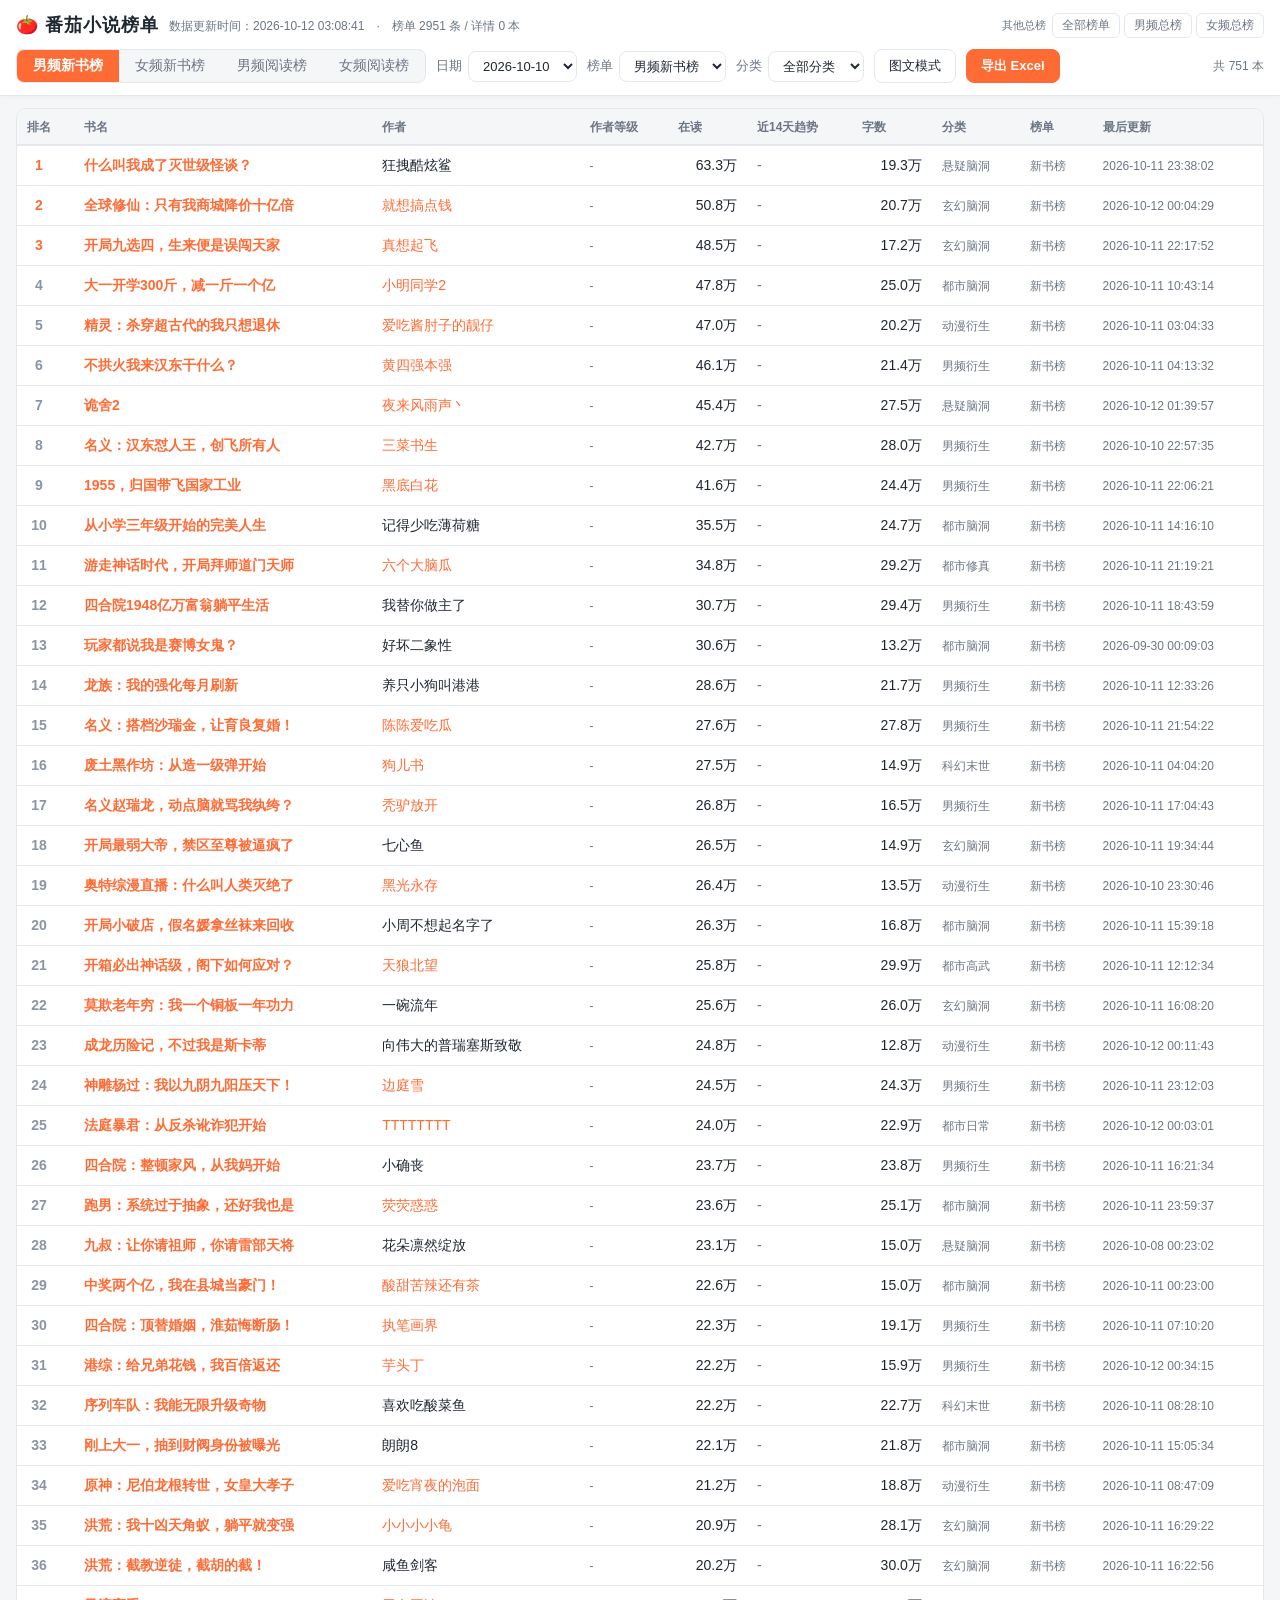
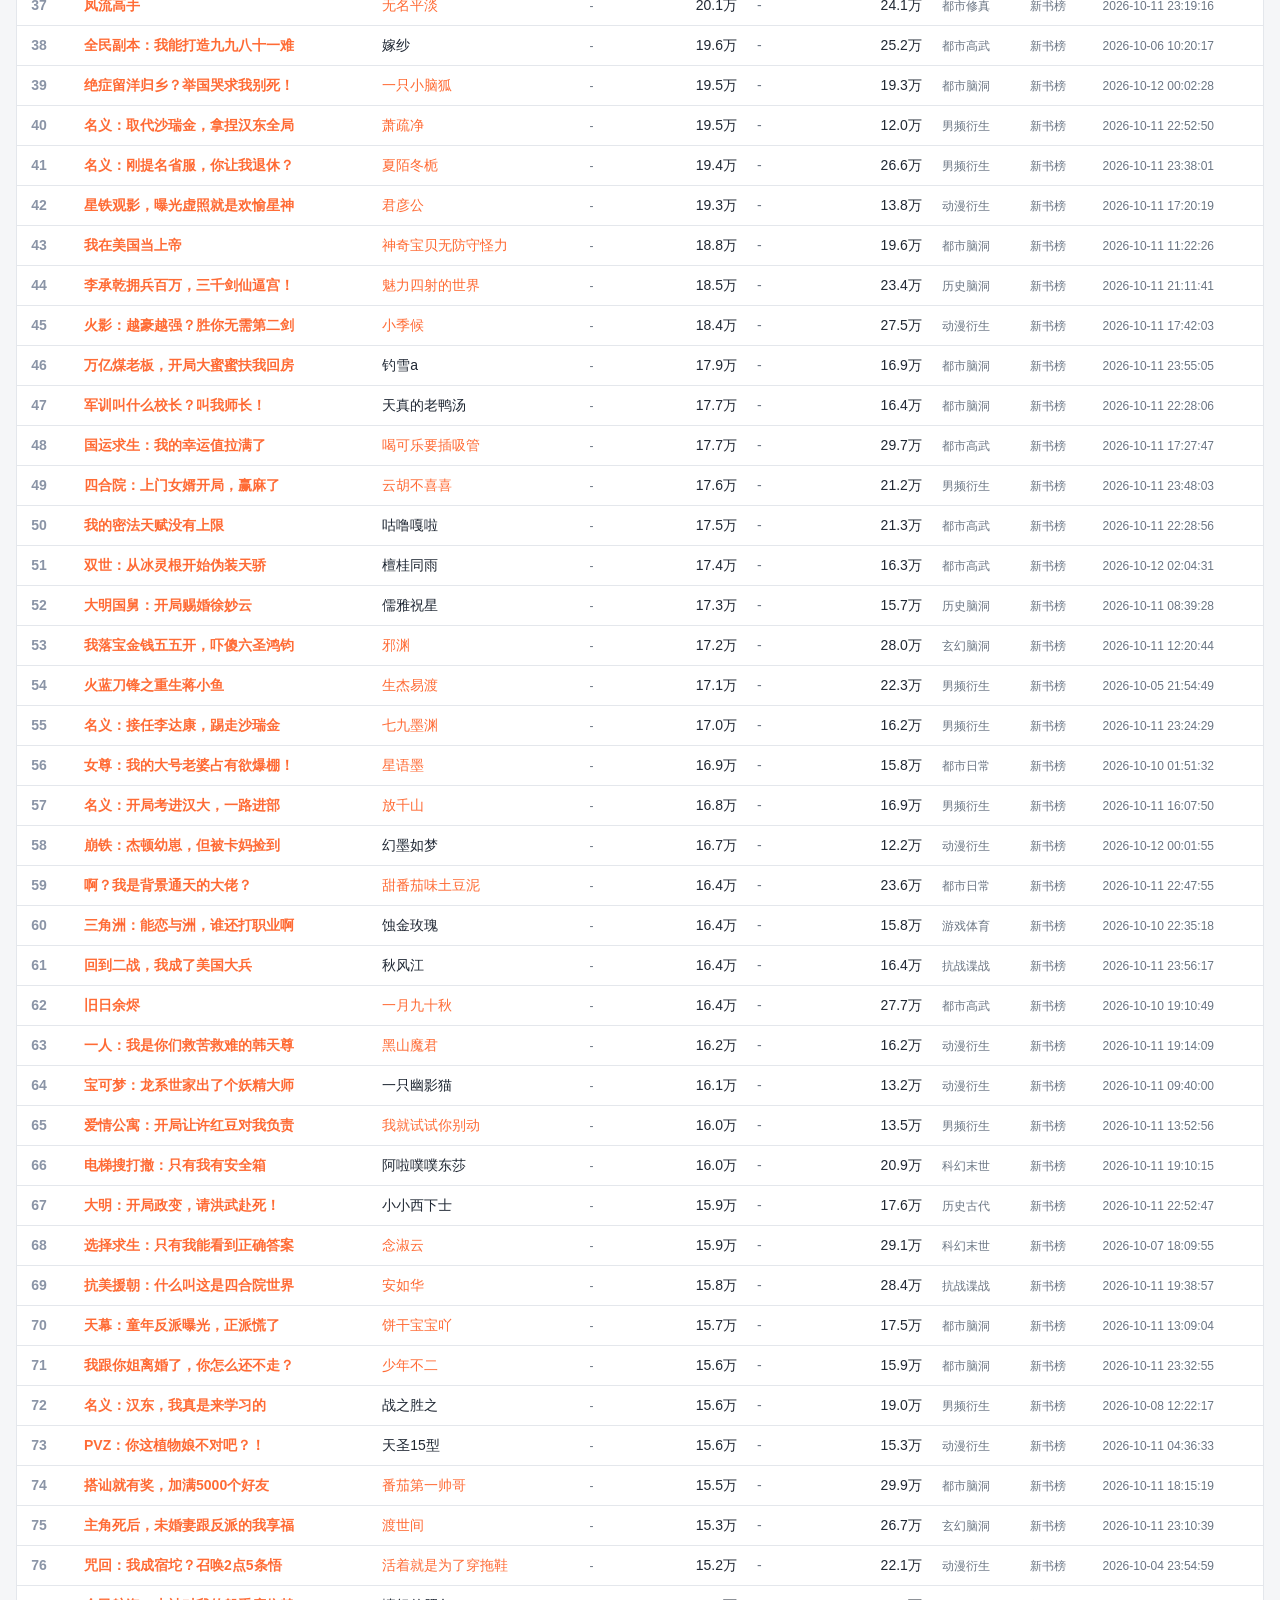
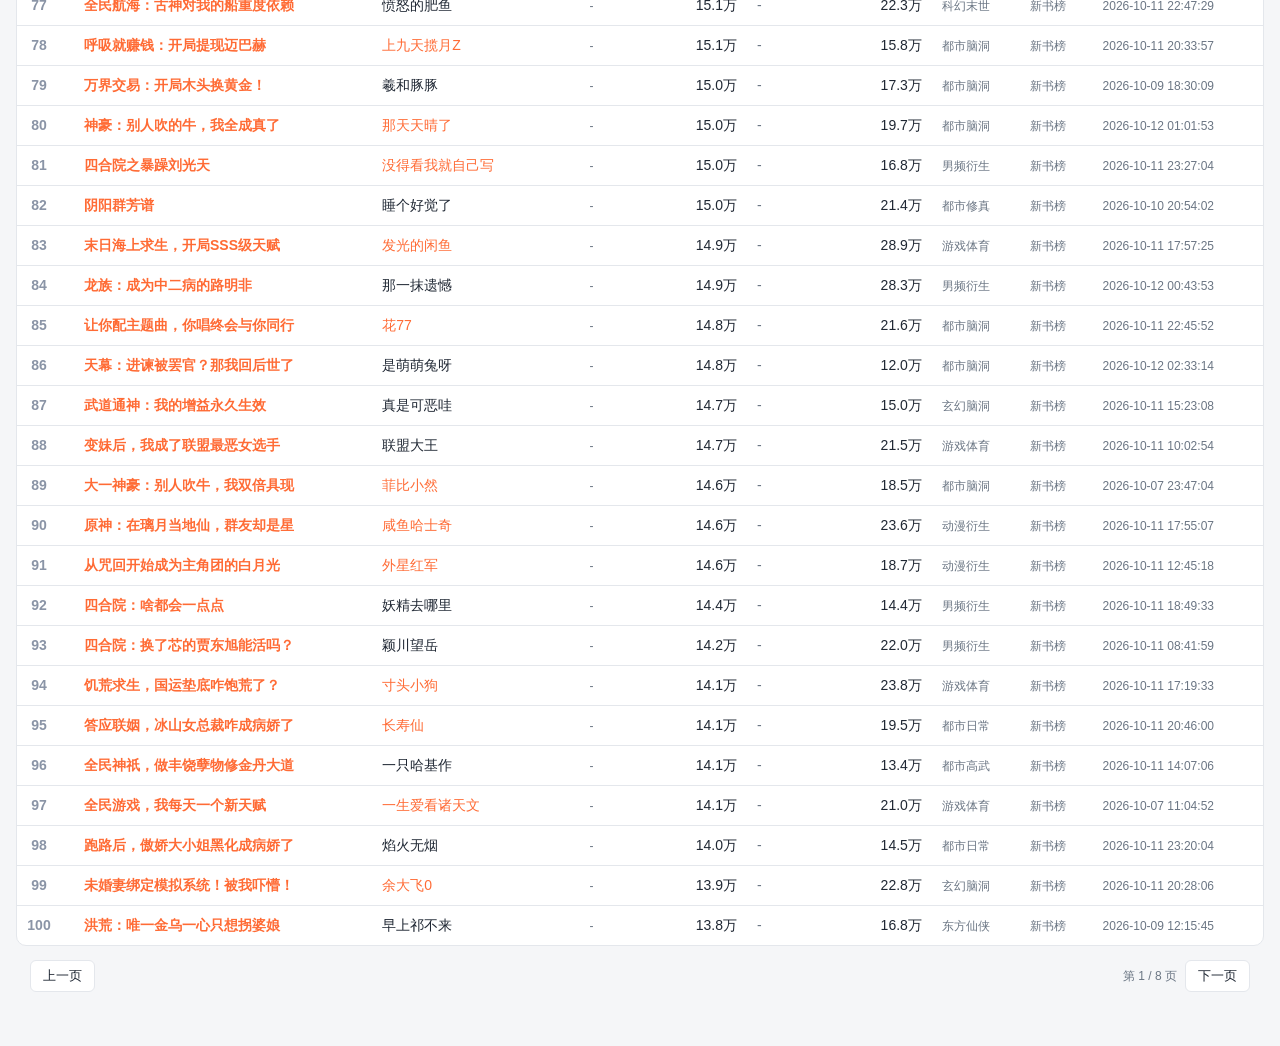
==== commit 7990bc72: "修复：采集任务推送数据前先 rebase 远端，避免因并发/人工提交导致 push 被拒而丢失整天数据（本次 10-11 数据缺失的兜底任务即因此失败） 兜底重跑改为同时检查本地与 origin/ma" ====
--- a/fanqie/index.html
+++ b/fanqie/index.html
@@ -159,6 +159,10 @@
   display:-webkit-box;-webkit-line-clamp:2;-webkit-box-orient:vertical;overflow:hidden}
 .card .cmeta{font-size:12px;color:var(--muted);white-space:nowrap;overflow:hidden;text-overflow:ellipsis}
 .card .clvl{font-size:11px;color:var(--muted)}
+/* 当天在读 / 当天总字数 */
+.card .cstat{display:flex;justify-content:space-between;gap:6px;font-size:11px;color:var(--muted);
+  font-variant-numeric:tabular-nums;border-top:1px dashed var(--line);padding-top:5px;margin-top:2px}
+.card .cstat b{font-weight:600;color:var(--text)}
 @media (max-width:600px){.head{flex-direction:column}.head .cover{width:110px;flex-basis:auto}
   .hist-list.month{grid-template-columns:repeat(8,1fr)}.corner{margin-left:0}
   .cards{grid-template-columns:repeat(auto-fill,minmax(118px,1fr));gap:10px}}
@@ -772,6 +776,10 @@
         '<div class="ctitle" title="' + esc(r.bookName) + '">' + esc(r.bookName) + '</div>' +
         '<div class="cmeta">' + (authorLink(r.author, r.uid) || '-') + '</div>' +
         '<div class="clvl">' + (r.authorLevel ? esc(r.authorLevel) : '-') + '</div>' +
+        '<div class="cstat">' +
+        '<span>在读 <b>' + fmtWan(r.readCount) + '</b></span>' +
+        '<span>字数 <b>' + fmtWan(r.wordNumber) + '</b></span>' +
+        '</div>' +
         '</div></div>';
     });
     html += '</div>';
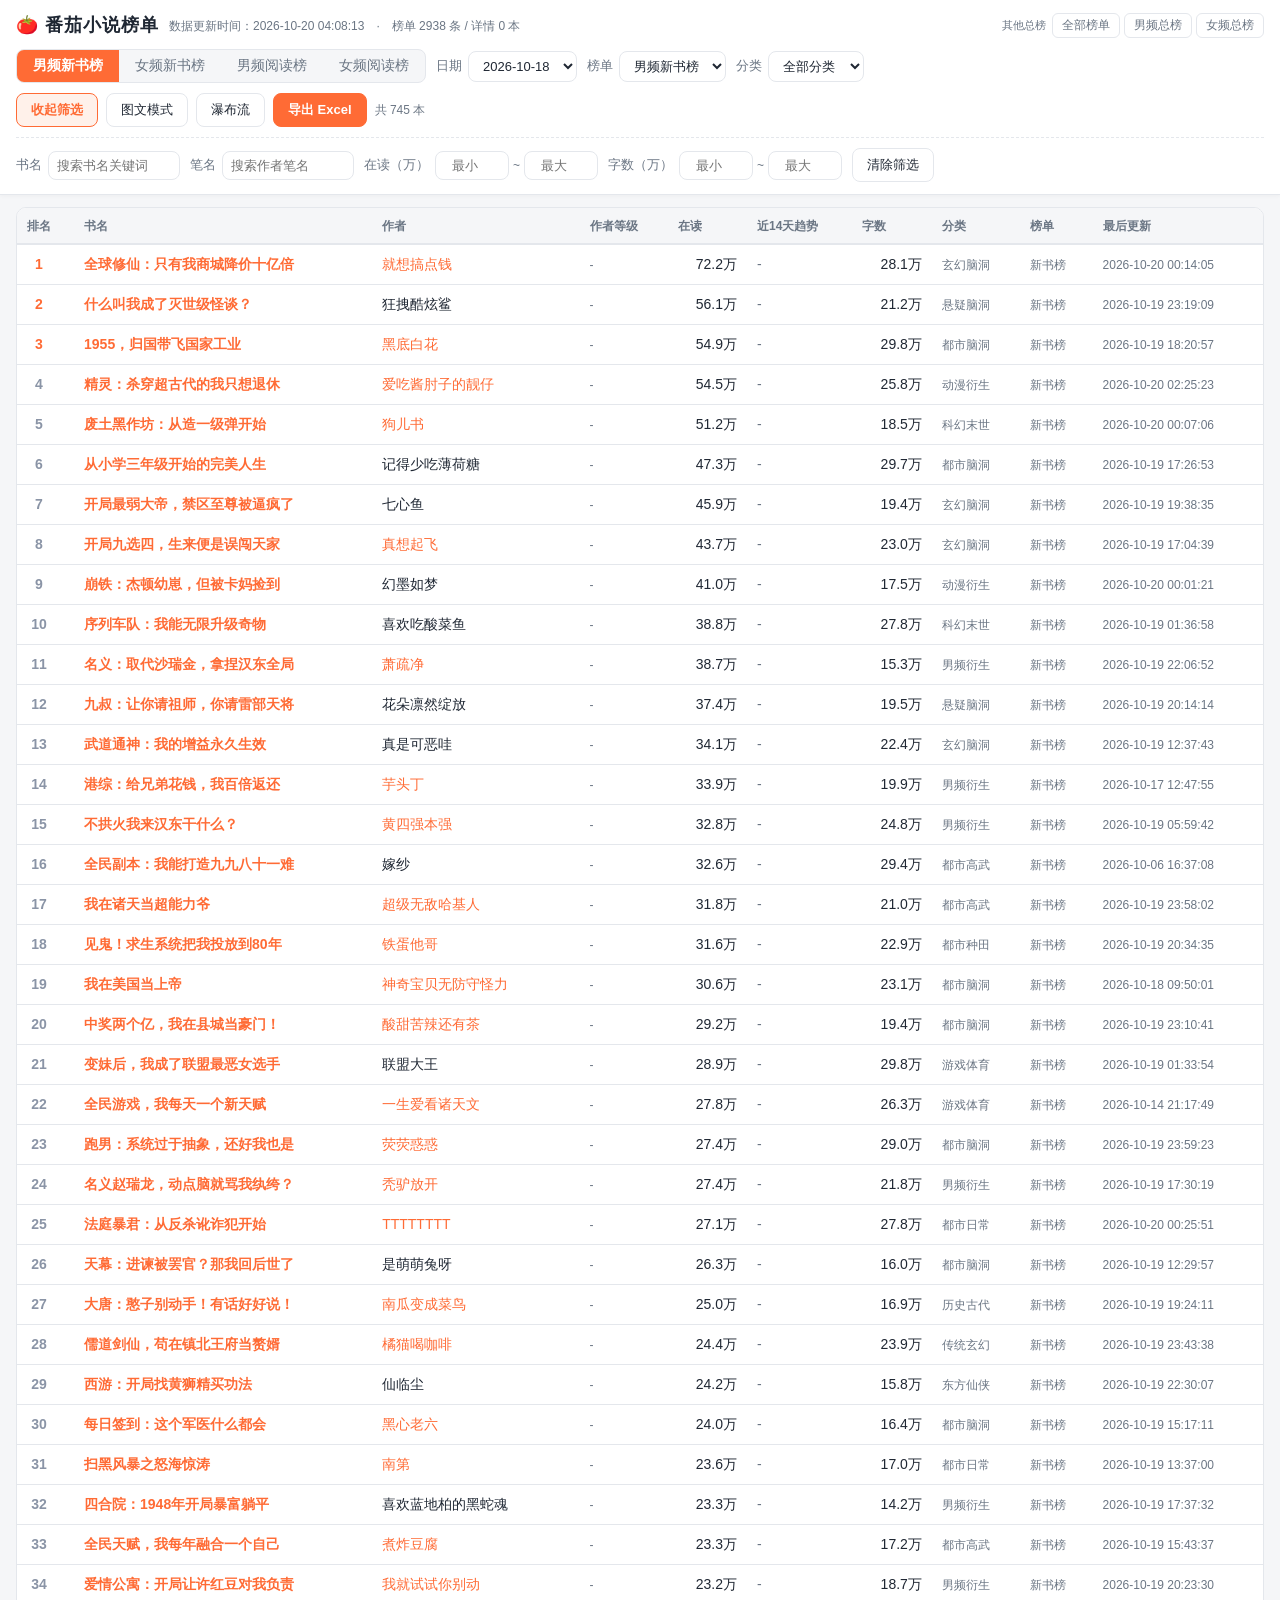
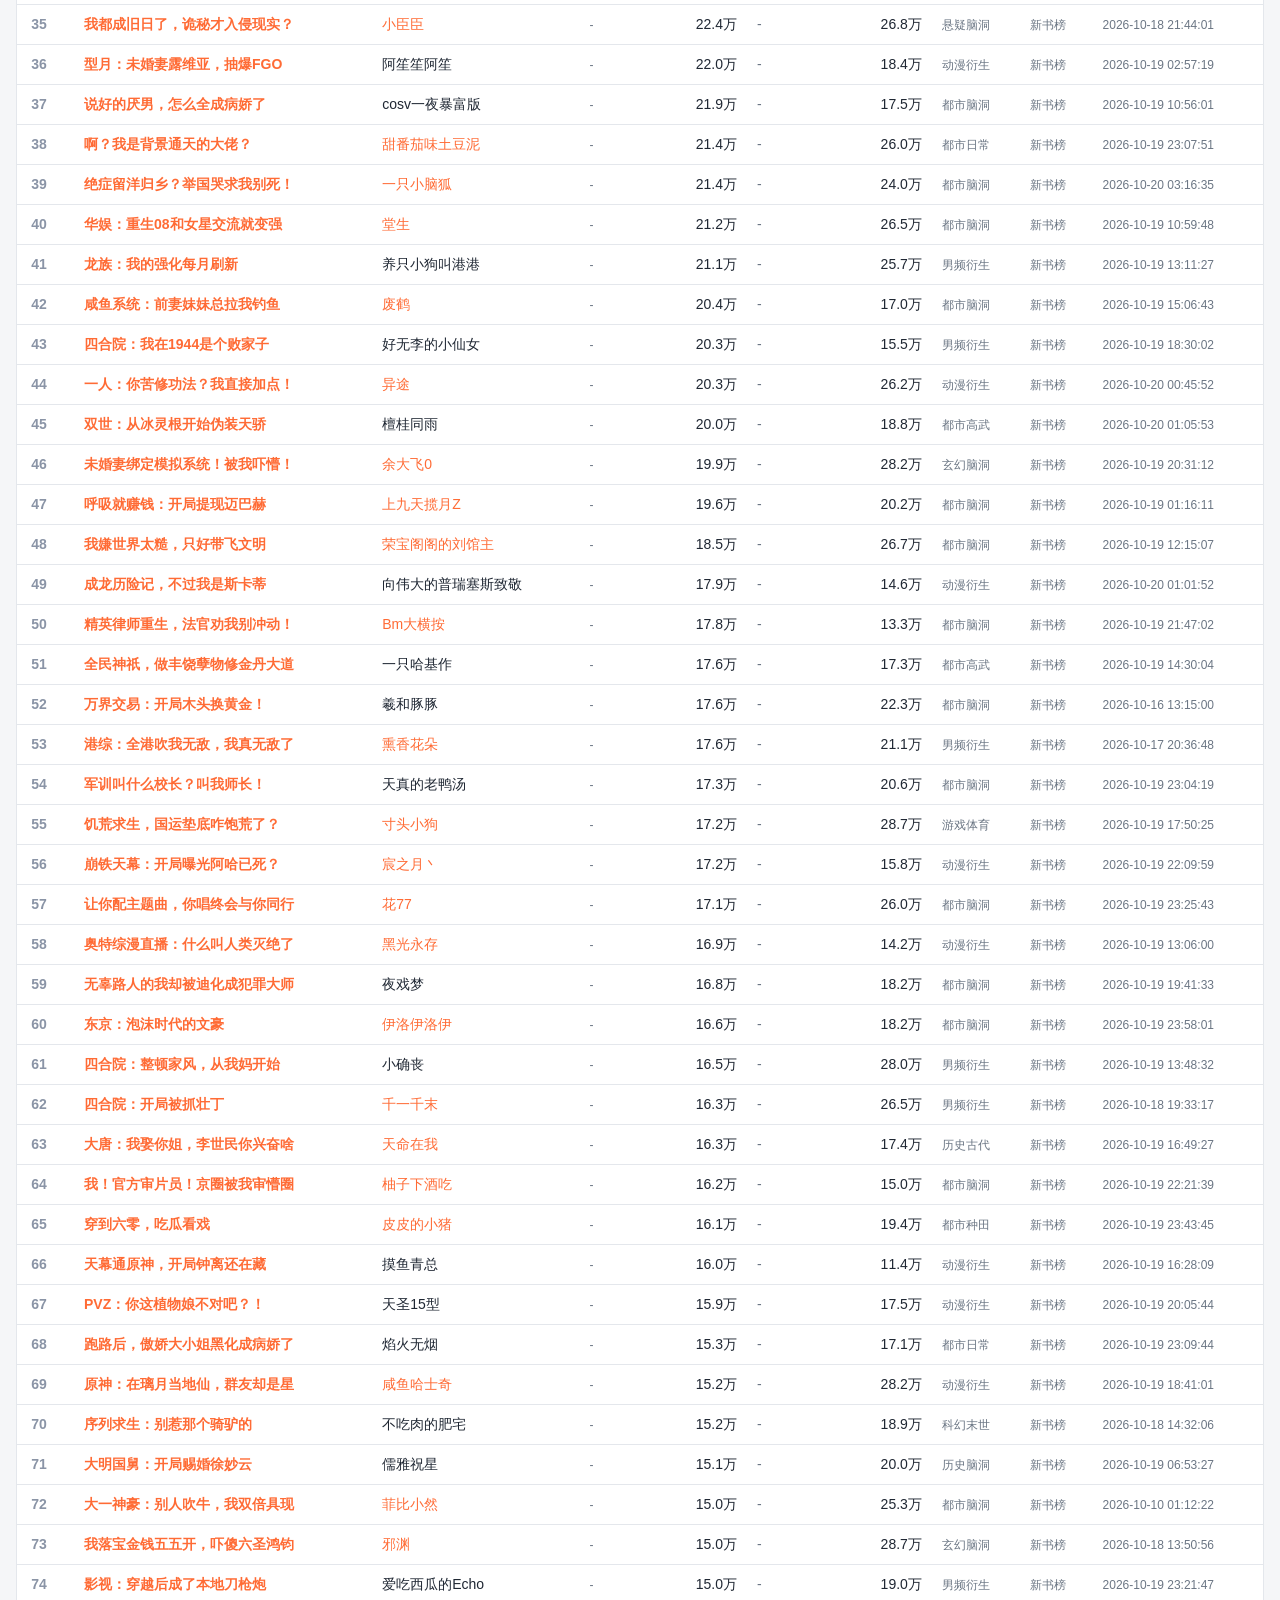
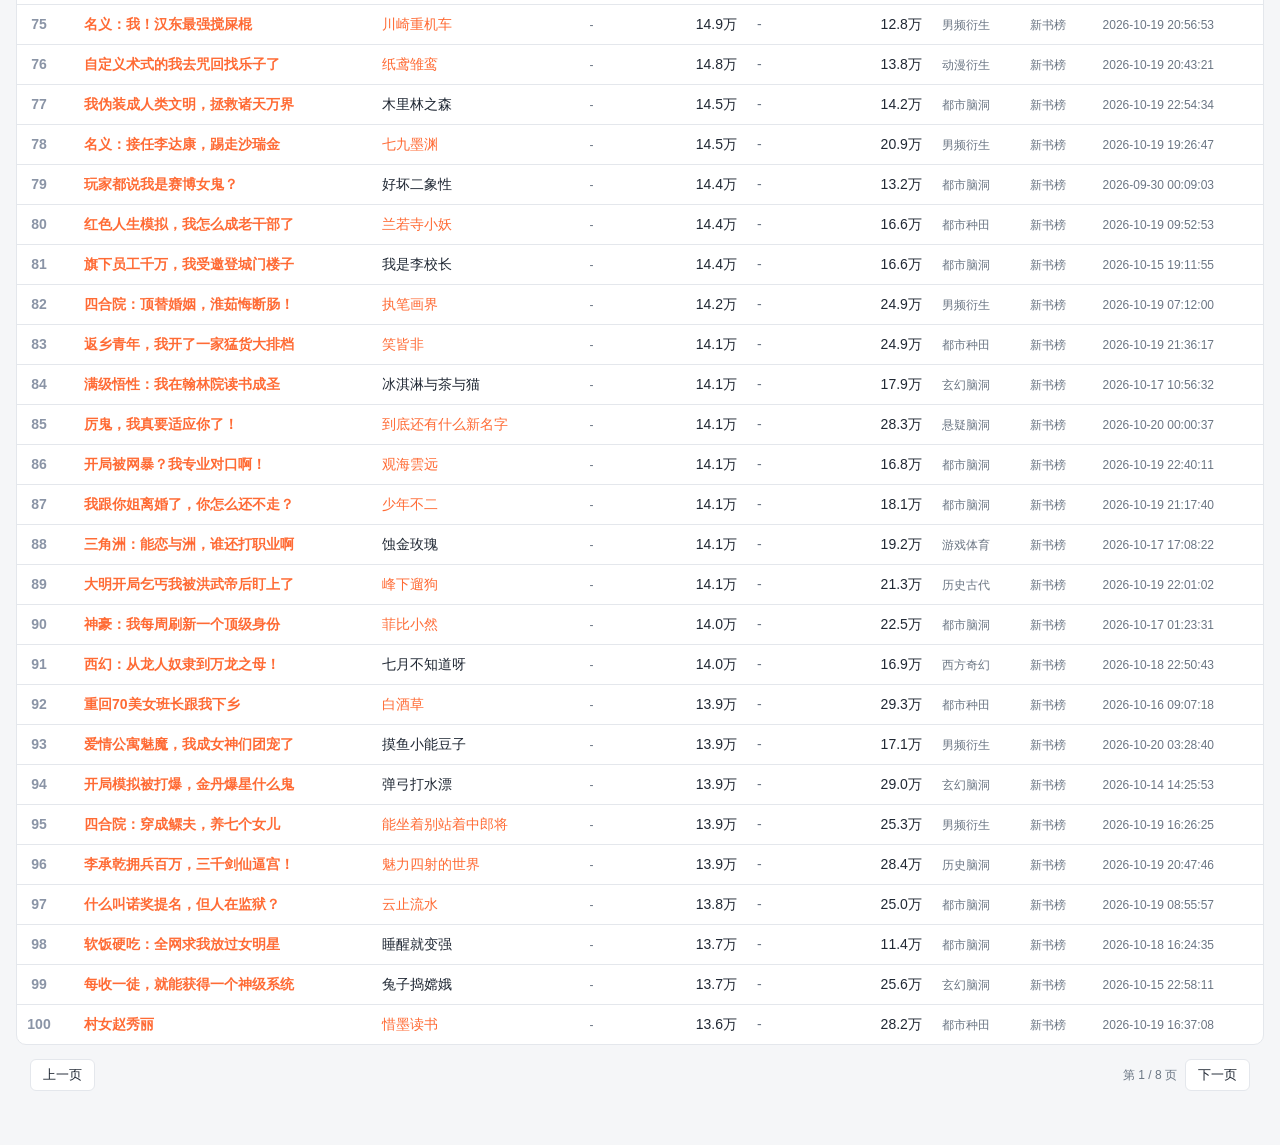
==== commit 01073ac2: "新增：书名/笔名搜索 + 在读/字数区间(万)筛选；瀑布流（滚动或「加载更多」追加数据，列表与图文通用）；移动端优化（榜单导航移至底部固定栏、头部压缩、窄屏改用堆叠行消除横向溢出） 修正：.filte" ====
--- a/fanqie/index.html
+++ b/fanqie/index.html
@@ -20,6 +20,9 @@
   }
 }
 *{box-sizing:border-box}
+/* 兜底：.filters / .pager 等类选择器里设了 display，会盖掉 UA 的 [hidden]{display:none}，
+   导致 hidden 属性失效（筛选栏收起不了、单页时翻页条仍显示）。这里显式保底。 */
+[hidden]{display:none !important}
 body{
   margin:0;background:var(--bg);color:var(--text);font-size:14px;line-height:1.5;
   font-family:-apple-system,BlinkMacSystemFont,"Segoe UI","PingFang SC","Microsoft YaHei",sans-serif;
@@ -163,9 +166,72 @@
 .card .cstat{display:flex;justify-content:space-between;gap:6px;font-size:11px;color:var(--muted);
   font-variant-numeric:tabular-nums;border-top:1px dashed var(--line);padding-top:5px;margin-top:2px}
 .card .cstat b{font-weight:600;color:var(--text)}
-@media (max-width:600px){.head{flex-direction:column}.head .cover{width:110px;flex-basis:auto}
-  .hist-list.month{grid-template-columns:repeat(8,1fr)}.corner{margin-left:0}
-  .cards{grid-template-columns:repeat(auto-fill,minmax(118px,1fr));gap:10px}}
+.sel-row{display:flex;flex-wrap:wrap;gap:10px;align-items:center}
+.btn-row{display:flex;flex-wrap:wrap;gap:8px;align-items:center}
+.btn.active{background:var(--accent-soft);border-color:var(--accent);color:var(--accent);font-weight:600}
+/* ---------------- 搜索 / 区间筛选 ---------------- */
+.filters{display:flex;flex-wrap:wrap;gap:10px;align-items:center;
+  margin-top:10px;padding-top:10px;border-top:1px dashed var(--line)}
+.filters input{background:var(--panel);color:var(--text);border:1px solid var(--line);
+  border-radius:8px;padding:6px 8px;font-size:13px;font-family:inherit;width:132px;min-width:0}
+.filters input[type=number]{width:74px;text-align:center}
+.filters .rng{display:inline-flex;align-items:center;gap:4px}
+.filters .sep{color:var(--muted);font-size:12px}
+/* ---------------- 移动端列表（堆叠行，内容自适应不横向溢出） ---------------- */
+.mlist{display:flex;flex-direction:column;background:var(--panel);border:1px solid var(--line);
+  border-radius:10px;overflow:hidden}
+.mrow{display:flex;gap:10px;align-items:center;padding:10px 12px;
+  border-bottom:1px solid var(--line);cursor:pointer}
+.mrow:last-child{border-bottom:0}
+.mrow:hover{background:var(--hover)}
+.mrow .rk{flex:0 0 auto}
+.mrow .mmid{flex:1 1 auto;min-width:0}
+.mtitle{font-weight:600;color:var(--accent);white-space:nowrap;overflow:hidden;text-overflow:ellipsis}
+.msub{font-size:11px;color:var(--muted);white-space:nowrap;overflow:hidden;text-overflow:ellipsis}
+.mstat{flex:0 0 auto;text-align:right;font-size:11px;color:var(--muted);line-height:1.55;
+  font-variant-numeric:tabular-nums;white-space:nowrap}
+.mstat b{color:var(--text);font-weight:600}
+@media (max-width:600px){
+  /* 顶部压缩：更新详情移入日期下拉可查，角落总榜仍可在「榜单」下拉中选择 */
+  header{padding:10px 12px}
+  .title-row{margin-bottom:8px;gap:8px;flex-wrap:nowrap}
+  .title-row h1{font-size:15px;white-space:nowrap}
+  .title-row .meta{flex:1 1 auto;min-width:0;font-size:10px;text-align:right;
+    white-space:nowrap;overflow:hidden;text-overflow:ellipsis}
+  .corner{display:none}
+  .controls{gap:8px}
+  /* 榜单导航固定到屏幕底部，不再占用顶部空间 */
+  .tabs{position:fixed;left:0;right:0;bottom:0;z-index:30;display:flex;width:100%;
+    background:var(--panel);border:0;border-top:1px solid var(--line);border-radius:0;
+    padding:5px;padding-bottom:calc(5px + env(safe-area-inset-bottom));
+    box-shadow:0 -2px 12px rgba(0,0,0,.08)}
+  .tabs button{flex:1 1 0;min-width:0;padding:9px 2px;font-size:12px;border-radius:6px;
+    white-space:nowrap;overflow:hidden;text-overflow:ellipsis}
+  body{padding-bottom:64px}
+  main{padding:10px 12px 20px}
+  .sel-row{display:grid;grid-template-columns:repeat(3,minmax(0,1fr));gap:8px;width:100%}
+  .sel-row .lb{display:none}
+  .sel-row select{width:100%;min-width:0;padding:7px 6px;font-size:12px}
+  .btn-row{display:grid;grid-template-columns:repeat(4,minmax(0,1fr));gap:6px;width:100%}
+  .btn-row .btn{padding:7px 4px;font-size:11.5px;white-space:nowrap;overflow:hidden;text-overflow:ellipsis}
+  .btn-row .count{grid-column:1/-1;text-align:right;margin:0;font-size:11px}
+  .filters{display:grid;grid-template-columns:repeat(2,minmax(0,1fr));gap:8px;margin-top:8px}
+  .filters .field{flex-direction:column;align-items:stretch;gap:3px}
+  .filters .lb{font-size:11px}
+  .filters input,.filters input[type=number]{width:100%}
+  .filters .rng{width:100%;justify-content:space-between}
+  .filters #fClear{grid-column:1/-1}
+  .head{flex-direction:column}
+  .head .cover{width:110px;flex-basis:auto}
+  .hist-list.month{grid-template-columns:repeat(8,1fr)}
+  .cards{grid-template-columns:repeat(auto-fill,minmax(118px,1fr));gap:10px}
+  .modal-card{padding:16px 14px}
+  .kv{grid-template-columns:repeat(auto-fill,minmax(148px,1fr));gap:6px 12px}
+  .kv b{min-width:64px}
+}
+@media (max-width:360px){
+  .mrow .mstat{display:none}
+}
 </style>
 </head>
 <body>
@@ -188,26 +254,45 @@
       <button data-view="male_read">男频阅读榜</button>
       <button data-view="female_read">女频阅读榜</button>
     </div>
-    <label class="field">日期
-      <select id="dateSelect"></select>
-    </label>
-    <label class="field">榜单
-      <select id="rankSelect">
-        <option value="all">总榜</option>
-        <option value="male_new">男频新书榜</option>
-        <option value="female_new">女频新书榜</option>
-        <option value="male_read">男频阅读榜</option>
-        <option value="female_read">女频阅读榜</option>
-        <option value="male_all">男频总榜</option>
-        <option value="female_all">女频总榜</option>
-      </select>
-    </label>
-    <label class="field">分类
-      <select id="catSelect"><option value="">全部分类</option></select>
-    </label>
-    <button class="btn" id="uiToggle">图文模式</button>
-    <button class="btn primary" id="exportBtn">导出 Excel</button>
-    <span class="count" id="count"></span>
+    <div class="sel-row">
+      <label class="field"><span class="lb">日期</span>
+        <select id="dateSelect"></select>
+      </label>
+      <label class="field"><span class="lb">榜单</span>
+        <select id="rankSelect">
+          <option value="all">总榜</option>
+          <option value="male_new">男频新书榜</option>
+          <option value="female_new">女频新书榜</option>
+          <option value="male_read">男频阅读榜</option>
+          <option value="female_read">女频阅读榜</option>
+          <option value="male_all">男频总榜</option>
+          <option value="female_all">女频总榜</option>
+        </select>
+      </label>
+      <label class="field"><span class="lb">分类</span>
+        <select id="catSelect"><option value="">全部分类</option></select>
+      </label>
+    </div>
+    <div class="btn-row">
+      <button class="btn" id="filterToggle">搜索筛选</button>
+      <button class="btn" id="uiToggle">图文模式</button>
+      <button class="btn" id="waterfallToggle">瀑布流</button>
+      <button class="btn primary" id="exportBtn">导出 Excel</button>
+      <span class="count" id="count"></span>
+    </div>
+  </div>
+  <div class="filters" id="filters" hidden>
+    <label class="field"><span class="lb">书名</span>
+      <input type="search" id="fName" placeholder="搜索书名关键词" autocomplete="off"></label>
+    <label class="field"><span class="lb">笔名</span>
+      <input type="search" id="fAuthor" placeholder="搜索作者笔名" autocomplete="off"></label>
+    <label class="field"><span class="lb">在读（万）</span>
+      <span class="rng"><input type="number" id="fReadMin" min="0" step="1" placeholder="最小">
+      <span class="sep">~</span><input type="number" id="fReadMax" min="0" step="1" placeholder="最大"></span></label>
+    <label class="field"><span class="lb">字数（万）</span>
+      <span class="rng"><input type="number" id="fWordMin" min="0" step="1" placeholder="最小">
+      <span class="sep">~</span><input type="number" id="fWordMax" min="0" step="1" placeholder="最大"></span></label>
+    <button class="btn" id="fClear">清除筛选</button>
   </div>
 </header>
 
@@ -279,10 +364,25 @@
     date: '',
     view: DEFAULT_VIEW,
     mode: 'list',      // 'list' = 列表模式（默认）；'grid' = 图文模式
+    waterfall: false,  // true = 瀑布流（滚动/按钮追加）；false = 传统分页
+    shown: 0,          // 瀑布流模式下已追加的条数
     category: '',
+    // 筛选条件（fRead*/fWord* 均已换算为真实数量）
+    fName: '', fAuthor: '',
+    fReadMin: null, fReadMax: null, fWordMin: null, fWordMax: null,
     rows: [],
     page: 1
   };
+
+  // 视口宽度（用 clientWidth 以排除滚动条占位）
+  function vw() {
+    return document.documentElement.clientWidth || window.innerWidth || 0;
+  }
+  // 移动端：切换为底部导航 + 紧凑头部 + 筛选默认收起（与 CSS 600px 断点一致）
+  function isMobile() { return vw() <= 600; }
+  // 窄屏：10 列表格约需 960px 才放得下，窄于此改用堆叠行，避免横向溢出被裁切
+  var NARROW_TABLE = 980;
+  function isNarrow() { return vw() <= NARROW_TABLE; }
 
   var $ = function (id) { return document.getElementById(id); };
 
@@ -476,7 +576,11 @@
     $('empty').textContent = msg;
     $('content').innerHTML = '';
     $('pager').hidden = true;
-  }
+    $('prev').hidden = false;
+    $('next').hidden = false;
+  }
+
+  var scrollLock = false;   // 瀑布流滚动追加的节流开关
 
   // ---------------- 初始化 ----------------
   // 把顶部 header 的实际高度写入 CSS 变量 --head-h，供表头吸顶定位使用
@@ -487,9 +591,25 @@
     }
   }
 
+  // 窗口尺寸变化：重测头部高度；跨越断点时重渲染（表格 ↔ 堆叠行）
+  var wasMobile = null, wasNarrow = null, resizeTimer = null;
+  function onResize() {
+    syncHeadHeight();
+    clearTimeout(resizeTimer);
+    resizeTimer = setTimeout(function () {
+      var m = isMobile(), n = isNarrow();
+      if (m !== wasMobile || n !== wasNarrow) {
+        wasMobile = m; wasNarrow = n;
+        if (state.daily) render();
+      }
+    }, 150);
+  }
+
   function init() {
+    wasMobile = isMobile();
+    wasNarrow = isNarrow();
     syncHeadHeight();
-    window.addEventListener('resize', syncHeadHeight);
+    window.addEventListener('resize', onResize);
     getJSON('data/index.json').then(function (idx) {
       state.index = idx;
       var dates = idx.dates || [];
@@ -501,10 +621,17 @@
       state.date = dates[0];
       sel.value = state.date;
       sel.addEventListener('change', function () {
-        state.date = sel.value; state.page = 1; loadDate();
+        state.date = sel.value; state.page = 1; state.shown = 0; loadDate();
       });
       bindControls();
+      // 桌面端默认展开筛选栏，移动端默认收起（节省屏幕高度）
+      if (!isMobile()) {
+        $('filters').removeAttribute('hidden');
+        $('filterToggle').textContent = '收起筛选';
+        $('filterToggle').classList.add('active');
+      }
       setView(DEFAULT_VIEW);
+      syncHeadHeight();
       loadDate();
     }).catch(function () {
       showEmpty('无法加载数据索引 data/index.json（若用 file:// 打开，请改用本地静态服务器）。');
@@ -524,22 +651,71 @@
       setView(this.value);
     });
     $('catSelect').addEventListener('change', function () {
-      state.category = this.value; state.page = 1; render();
-    });
+      state.category = this.value; state.page = 1;
+      state.shown = 0; render();
+    });
+    // 行 / 卡片点击统一走事件委托，瀑布流追加内容无需重新绑定
+    $('content').addEventListener('click', function (e) {
+      var el = e.target.closest ? e.target.closest('[data-id]') : null;
+      if (!el) return;
+      if (e.target.closest('a')) return;   // 点作者链接时不弹窗
+      openDetail(el.getAttribute('data-id'));
+    });
+    bindRowHover();   // 悬停封面预览（仅在支持 hover 的设备上生效，内部有幂等保护）
     $('prev').addEventListener('click', function () {
+      if (state.waterfall) return;   // 瀑布流模式下只追加，不回退
       if (state.page > 1) { state.page--; render(); window.scrollTo(0, 0); }
     });
     $('next').addEventListener('click', function () {
+      if (state.waterfall) { appendMore(); return; }
       var max = Math.max(1, Math.ceil(state.rows.length / pageSize()));
       if (state.page < max) { state.page++; render(); window.scrollTo(0, 0); }
     });
-    // 列表 / 图文 展示模式切换（筛选条件与分页保留，仅切换渲染方式）
+    // 列表 / 图文 展示模式切换（筛选条件保留，仅切换渲染方式）
     $('uiToggle').addEventListener('click', function () {
       state.mode = (state.mode === 'grid') ? 'list' : 'grid';
-      state.page = 1;
+      state.page = 1; state.shown = 0;
       render();
       window.scrollTo(0, 0);
     });
+    // 瀑布流 / 分页 切换
+    $('waterfallToggle').addEventListener('click', function () {
+      state.waterfall = !state.waterfall;
+      state.page = 1; state.shown = 0;
+      render();
+      window.scrollTo(0, 0);
+    });
+    // 搜索筛选：展开/收起（桌面端默认展开，移动端默认收起以省出屏幕）
+    $('filterToggle').addEventListener('click', function () {
+      var f = $('filters');
+      var show = f.hasAttribute('hidden');
+      if (show) f.removeAttribute('hidden'); else f.setAttribute('hidden', '');
+      this.textContent = show ? '收起筛选' : '搜索筛选';
+      this.classList.toggle('active', show);
+      syncHeadHeight();
+    });
+    $('fClear').addEventListener('click', clearFilters);
+    // 搜索框实时筛选；为减少重绘，输入时做轻量防抖
+    var fTimer = null;
+    ['fName', 'fAuthor'].forEach(function (id) {
+      $(id).addEventListener('input', function () {
+        clearTimeout(fTimer);
+        fTimer = setTimeout(applyFilters, 220);
+      });
+    });
+    ['fReadMin', 'fReadMax', 'fWordMin', 'fWordMax'].forEach(function (id) {
+      $(id).addEventListener('change', applyFilters);
+    });
+    // 瀑布流：滚动到底部附近自动追加
+    window.addEventListener('scroll', function () {
+      if (!state.waterfall || scrollLock) return;
+      var doc = document.documentElement;
+      if (window.innerHeight + window.scrollY < doc.scrollHeight - 500) return;
+      if (appendMore()) {
+        scrollLock = true;
+        setTimeout(function () { scrollLock = false; }, 180);
+      }
+    }, { passive: true });
     $('closeModal').addEventListener('click', closeModal);
     $('modal').addEventListener('click', function (e) {
       if (e.target === $('modal')) closeModal();
@@ -571,6 +747,7 @@
     state.view = key;
     state.category = '';
     state.page = 1;
+    state.shown = 0;
     Array.prototype.forEach.call($('tabs').children, function (b) {
       b.classList.toggle('active', b.getAttribute('data-view') === key);
     });
@@ -641,6 +818,53 @@
     sel.innerHTML = '<option value="">全部分类</option>' +
       cats.map(function (c) { return '<option value="' + esc(c) + '">' + esc(c) + '</option>'; }).join('');
     sel.value = state.category || '';
+  }
+
+  // ---------------- 搜索 / 区间筛选 ----------------
+  function hasFilters() {
+    return !!(state.fName || state.fAuthor ||
+      state.fReadMin != null || state.fReadMax != null ||
+      state.fWordMin != null || state.fWordMax != null);
+  }
+
+  // 单本是否命中当前筛选条件（书名/笔名为包含匹配；区间单位为「万」，已在 applyFilters 换算）
+  function matchFilters(r) {
+    if (state.fName && String(r.bookName || '').toLowerCase().indexOf(state.fName) < 0) return false;
+    if (state.fAuthor && String(r.author || '').toLowerCase().indexOf(state.fAuthor) < 0) return false;
+    if (state.fReadMin != null && (r.readCount || 0) < state.fReadMin) return false;
+    if (state.fReadMax != null && (r.readCount || 0) > state.fReadMax) return false;
+    if (state.fWordMin != null && (r.wordNumber || 0) < state.fWordMin) return false;
+    if (state.fWordMax != null && (r.wordNumber || 0) > state.fWordMax) return false;
+    return true;
+  }
+
+  function numFromInput(id) {
+    var v = String($(id).value || '').trim();
+    if (v === '') return null;
+    var n = parseFloat(v);
+    return isFinite(n) ? n : null;
+  }
+
+  function applyFilters() {
+    state.fName = String($('fName').value || '').trim().toLowerCase();
+    state.fAuthor = String($('fAuthor').value || '').trim().toLowerCase();
+    var rm = numFromInput('fReadMin'), rx = numFromInput('fReadMax');
+    var wm = numFromInput('fWordMin'), wx = numFromInput('fWordMax');
+    // 输入单位是「万」，换算成真实数量再比较
+    state.fReadMin = rm == null ? null : rm * 10000;
+    state.fReadMax = rx == null ? null : rx * 10000;
+    state.fWordMin = wm == null ? null : wm * 10000;
+    state.fWordMax = wx == null ? null : wx * 10000;
+    state.page = 1;
+    state.shown = 0;
+    render();
+  }
+
+  function clearFilters() {
+    ['fName', 'fAuthor', 'fReadMin', 'fReadMax', 'fWordMin', 'fWordMax'].forEach(function (id) {
+      $(id).value = '';
+    });
+    applyFilters();
   }
 
   // ---------------- 聚合 ----------------
@@ -686,7 +910,7 @@
       return r;
     });
     rows.sort(function (a, b) { return (b.readCount || 0) - (a.readCount || 0); });
-    return rows;
+    return rows.filter(matchFilters);
   }
 
   function pageSize() { return state.mode === 'grid' ? GRID_PAGE_SIZE : PAGE_SIZE; }
@@ -695,9 +919,14 @@
     if (!state.daily) return;
     state.rows = aggregate();
     var total = state.rows.length;
-    $('count').textContent = '共 ' + total + ' 本';
+    $('count').textContent = '共 ' + total + ' 本' + (hasFilters() ? '（已筛选）' : '');
     if ($('uiToggle')) {
       $('uiToggle').textContent = (state.mode === 'grid') ? '列表模式' : '图文模式';
+      $('uiToggle').classList.toggle('active', state.mode === 'grid');
+    }
+    if ($('waterfallToggle')) {
+      $('waterfallToggle').textContent = state.waterfall ? '分页模式' : '瀑布流';
+      $('waterfallToggle').classList.toggle('active', state.waterfall);
     }
 
     if (!total) {
@@ -706,44 +935,90 @@
     }
     $('empty').hidden = true;
 
-    var ps = pageSize();
-    var maxPage = Math.max(1, Math.ceil(total / ps));
-    if (state.page > maxPage) state.page = maxPage;
-    var start = (state.page - 1) * ps;
-    var slice = state.rows.slice(start, start + ps);
-
-    if (state.mode === 'grid') renderGrid(slice, start);
-    else renderList(slice, start);
-
-    $('pager').hidden = maxPage <= 1;
-    $('pageInfo').textContent = '第 ' + state.page + ' / ' + maxPage + ' 页';
-
     state.byId = {};
     state.rows.forEach(function (r) { state.byId[r.bookId] = r; });
 
-    // 列表行与图文卡片共用同一套点击逻辑（点作者链接时不弹窗）
-    Array.prototype.forEach.call($('content').querySelectorAll('[data-id]'), function (el) {
-      el.addEventListener('click', function (e) {
-        if (e.target.closest && e.target.closest('a')) return;
-        openDetail(el.getAttribute('data-id'));
-      });
-    });
-    bindRowHover();
-  }
-
-  // ---------------- 列表模式 ----------------
-  function renderList(slice, start) {
-    var html = '<table><thead><tr>' +
-      '<th>排名</th><th>书名</th><th>作者</th><th>作者等级</th><th>在读</th>' +
-      '<th>近14天趋势</th><th>字数</th><th>分类</th><th>榜单</th><th>最后更新</th>' +
-      '</tr></thead><tbody>';
-
+    if (state.waterfall) {
+      // 瀑布流：清空后追加首页，后续由滚动 / 「加载更多」继续追加
+      state.shown = 0;
+      $('content').innerHTML = '';
+      appendMore();
+    } else {
+      var ps = pageSize();
+      var maxPage = Math.max(1, Math.ceil(total / ps));
+      if (state.page > maxPage) state.page = maxPage;
+      var start = (state.page - 1) * ps;
+      renderSlice(state.rows.slice(start, start + ps), start, true);
+      updatePager();
+    }
+  }
+
+  function updatePager() {
+    var total = state.rows.length;
+    if (state.waterfall) {
+      $('pager').hidden = false;
+      $('prev').hidden = true;
+      $('next').hidden = false;
+      var done = state.shown >= total;
+      $('next').disabled = done;
+      $('next').textContent = done ? '已全部加载' : '加载更多';
+      $('pageInfo').textContent = '已显示 ' + state.shown + ' / ' + total + ' 本';
+    } else {
+      var maxPage = Math.max(1, Math.ceil(total / pageSize()));
+      $('prev').hidden = false;
+      $('next').hidden = false;
+      $('next').disabled = false;
+      $('next').textContent = '下一页';
+      $('pager').hidden = maxPage <= 1;
+      $('pageInfo').textContent = '第 ' + state.page + ' / ' + maxPage + ' 页';
+    }
+  }
+
+  // 瀑布流：把下一批数据追加到已有内容之后（replace=true 时先建立容器）
+  function appendMore() {
+    var start = state.shown;
+    if (start >= state.rows.length) return false;
+    var slice = state.rows.slice(start, start + pageSize());
+    renderSlice(slice, start, start === 0);
+    state.shown = start + slice.length;
+    updatePager();
+    return true;
+  }
+
+  var LIST_HEAD = '<th>排名</th><th>书名</th><th>作者</th><th>作者等级</th><th>在读</th>' +
+    '<th>近14天趋势</th><th>字数</th><th>分类</th><th>榜单</th><th>最后更新</th>';
+
+  function catText(r) {
+    var cats = Object.keys(r.lists);
+    return cats.length > 2 ? (cats.slice(0, 2).join('/') + ' 等' + cats.length + '类') : cats.join('/');
+  }
+  function rankTypeText(r) {
+    var t = {};
+    Object.keys(r.lists).forEach(function (c) { t[r.lists[c]] = 1; });
+    return Object.keys(t).join('/');
+  }
+
+  // 统一渲染入口：replace=true 重建容器，否则追加
+  function renderSlice(slice, start, replace) {
+    var content = $('content');
+    if (state.mode === 'grid') {
+      if (replace) content.innerHTML = '<div class="cards"></div>';
+      content.querySelector('.cards').insertAdjacentHTML('beforeend', gridCardsHtml(slice, start));
+      applyCovers(content);
+    } else if (isNarrow()) {
+      // 窄屏：改用堆叠行，任何宽度都不会横向溢出
+      if (replace) content.innerHTML = '<div class="mlist"></div>';
+      content.querySelector('.mlist').insertAdjacentHTML('beforeend', mobileRowsHtml(slice, start));
+    } else {
+      if (replace) content.innerHTML = '<table><thead><tr>' + LIST_HEAD + '</tr></thead><tbody></tbody></table>';
+      content.querySelector('tbody').insertAdjacentHTML('beforeend', listRowsHtml(slice, start));
+    }
+  }
+
+  function listRowsHtml(slice, start) {
+    var html = '';
     slice.forEach(function (r, i) {
       var rank = start + i + 1;
-      var cats = Object.keys(r.lists);
-      var catTxt = cats.length > 2 ? (cats.slice(0, 2).join('/') + ' 等' + cats.length + '类') : cats.join('/');
-      var rankTypes = {};
-      cats.forEach(function (c) { rankTypes[r.lists[c]] = 1; });
       html += '<tr data-id="' + esc(r.bookId) + '">' +
         '<td><span class="rk' + (rank <= 3 ? ' top' : '') + '">' + rank + '</span></td>' +
         '<td class="name" title="' + esc(r.bookName) + '">' + esc(r.bookName) + '</td>' +
@@ -752,18 +1027,36 @@
         '<td class="num">' + fmtWan(r.readCount) + '</td>' +
         '<td>' + sparklineHtml(r.read14, state.date) + '</td>' +
         '<td class="num">' + fmtWan(r.wordNumber) + '</td>' +
-        '<td class="cat">' + esc(catTxt) + '</td>' +
-        '<td class="cat">' + esc(Object.keys(rankTypes).join('/')) + '</td>' +
+        '<td class="cat">' + esc(catText(r)) + '</td>' +
+        '<td class="cat">' + esc(rankTypeText(r)) + '</td>' +
         '<td class="time">' + esc(r.lastUpdate) + '</td>' +
         '</tr>';
     });
-    html += '</tbody></table>';
-    $('content').innerHTML = html;
-  }
-
-  // ---------------- 图文模式（封面网格） ----------------
-  function renderGrid(slice, start) {
-    var html = '<div class="cards">';
+    return html;
+  }
+
+  function mobileRowsHtml(slice, start) {
+    var html = '';
+    slice.forEach(function (r, i) {
+      var rank = start + i + 1;
+      var rt = rankTypeText(r);
+      html += '<div class="mrow" data-id="' + esc(r.bookId) + '">' +
+        '<span class="rk' + (rank <= 3 ? ' top' : '') + '">' + rank + '</span>' +
+        '<div class="mmid">' +
+        '<div class="mtitle" title="' + esc(r.bookName) + '">' + esc(r.bookName) + '</div>' +
+        '<div class="msub">' + (authorLink(r.author, r.uid) || '-') +
+        (r.authorLevel ? '　·　' + esc(r.authorLevel) : '') + '</div>' +
+        '<div class="msub">' + esc(catText(r)) + (rt ? '　·　' + esc(rt) : '') + '</div>' +
+        '</div>' +
+        '<div class="mstat">在读 <b>' + fmtWan(r.readCount) + '</b><br>' +
+        '字数 <b>' + fmtWan(r.wordNumber) + '</b></div>' +
+        '</div>';
+    });
+    return html;
+  }
+
+  function gridCardsHtml(slice, start) {
+    var html = '';
     slice.forEach(function (r, i) {
       var rank = start + i + 1;
       html += '<div class="card" data-id="' + esc(r.bookId) + '">' +
@@ -782,13 +1075,16 @@
         '</div>' +
         '</div></div>';
     });
-    html += '</div>';
-    var content = $('content');
-    content.innerHTML = html;
-    // 封面统一走 setCover（含备用域名回退），img 尺寸由 CSS 控制、object-fit:cover 保证不变形
-    Array.prototype.forEach.call(content.querySelectorAll('img[data-cover]'), function (img) {
-      setCover(img, img.getAttribute('data-cover'));
-    });
+    return html;
+  }
+
+  // 封面走 setCover（含备用域名回退）；标记已处理，便于瀑布流追加时只处理新图
+  function applyCovers(root) {
+    Array.prototype.forEach.call(
+      root.querySelectorAll('img[data-cover]:not([data-cover-done])'), function (img) {
+        img.setAttribute('data-cover-done', '1');
+        setCover(img, img.getAttribute('data-cover'));
+      });
   }
 
   // ---------------- 鼠标悬停浮层预览封面 ----------------
@@ -800,7 +1096,7 @@
     hoverBound = true;
     var content = $('content');
     content.addEventListener('mouseover', function (e) {
-      var tr = e.target.closest ? e.target.closest('tr[data-id]') : null;
+      var tr = e.target.closest ? e.target.closest('[data-id]') : null;
       if (!tr) return;
       var id = tr.getAttribute('data-id');
       var r = state.byId[id];
@@ -818,7 +1114,7 @@
       if (!$('pop').hidden) positionPop(e);
     });
     content.addEventListener('mouseout', function (e) {
-      var tr = e.target.closest ? e.target.closest('tr[data-id]') : null;
+      var tr = e.target.closest ? e.target.closest('[data-id]') : null;
       if (tr) { hoverId = null; $('pop').hidden = true; }
     });
   }
